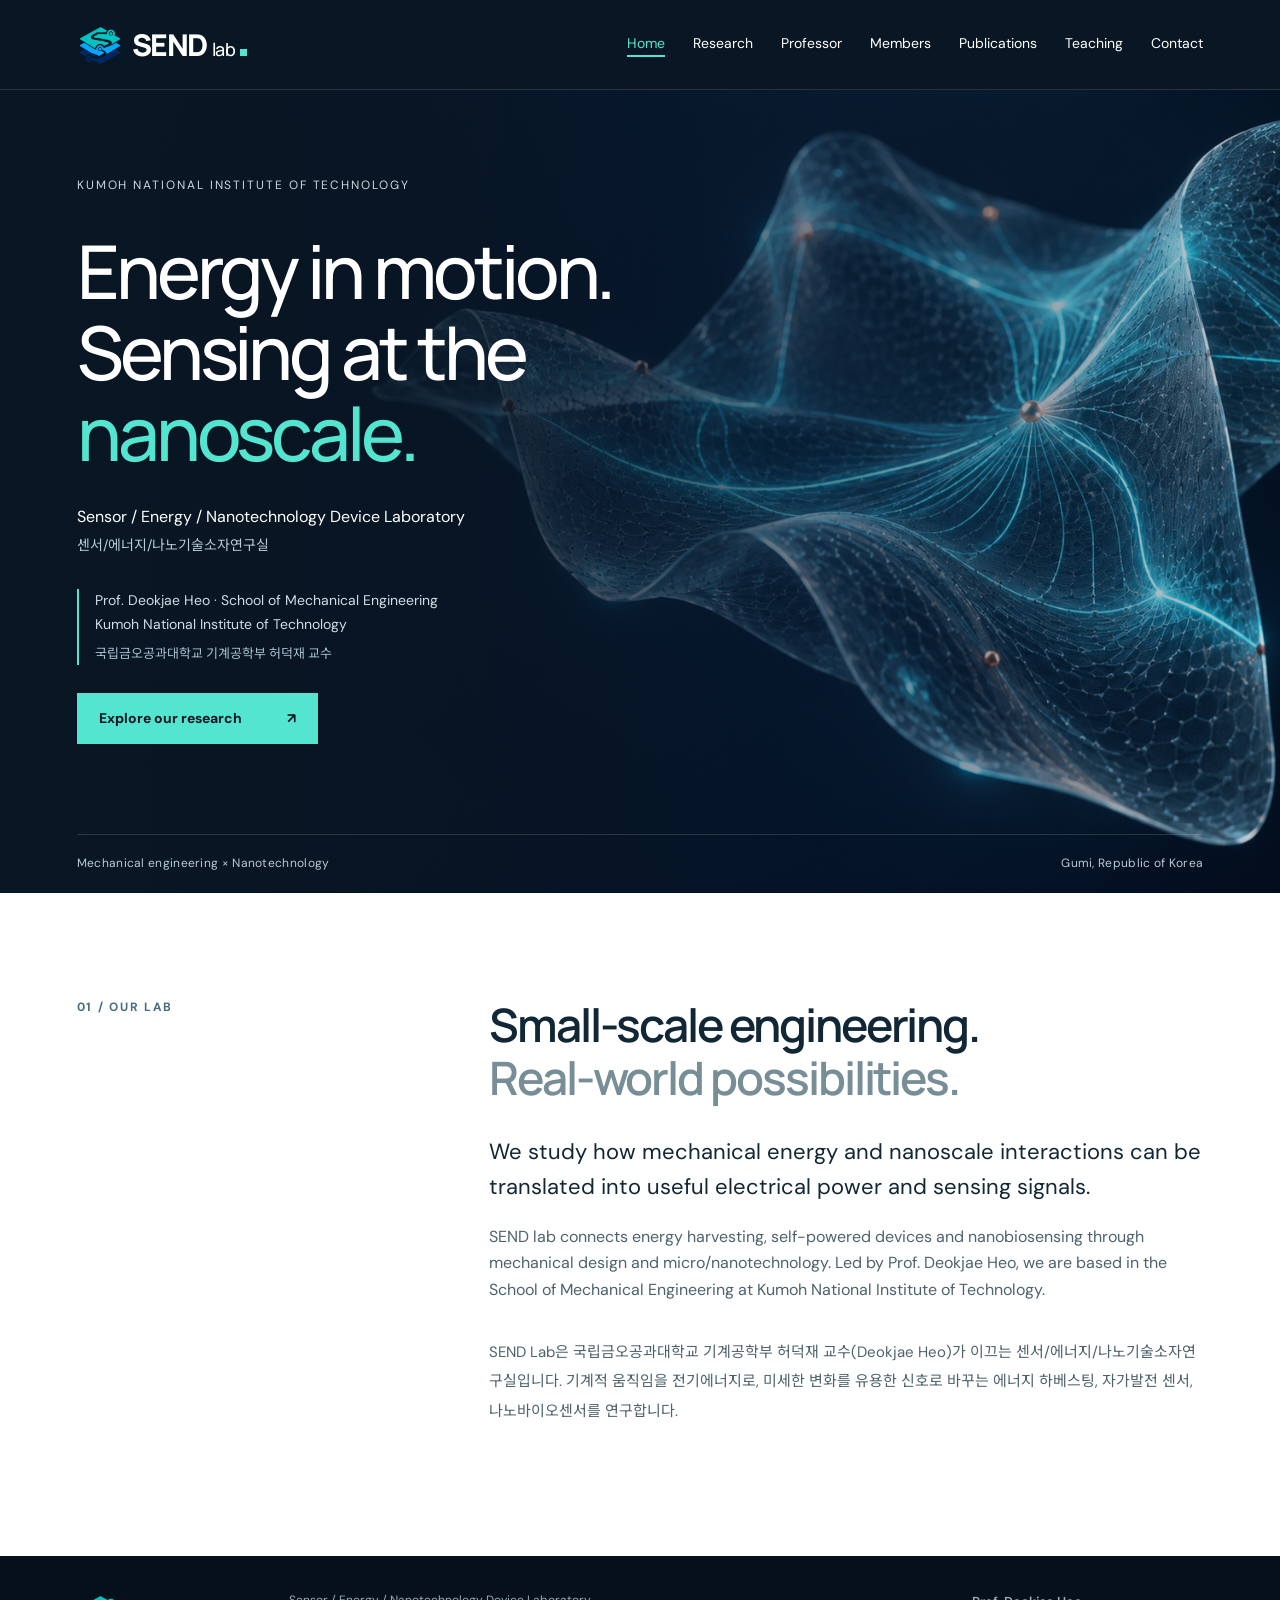
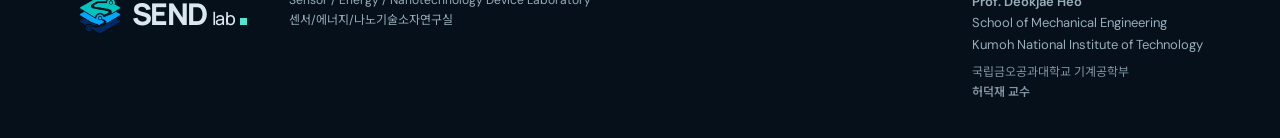
==== index.html @ ccd213da "Publish SEND Lab website with bilingual identity and publication updates" ====
<!DOCTYPE html>

<html lang="en"><head><meta charset="utf-8"/><meta content="width=device-width, initial-scale=1" name="viewport"/>
<title>SEND Lab | 허덕재 교수 · Deokjae Heo | 금오공과대학교</title><meta content="국립금오공과대학교 기계공학부 허덕재 교수(Deokjae Heo)의 SEND Lab. 에너지 하베스팅, 자가발전 센서, 나노바이오센서를 연구하는 센서/에너지/나노기술소자연구실입니다." name="description"/>
<link href="send-lab-logo.png" rel="icon" type="image/png"/><link href="site.css" rel="stylesheet"/><link href="updates.css" rel="stylesheet"/>
<link href="https://deokjaeheo.github.io/" rel="canonical"/><meta content="SEND Lab | 허덕재 교수 · Deokjae Heo | 금오공과대학교" property="og:title"/><meta content="국립금오공과대학교 기계공학부 허덕재 교수(Deokjae Heo)의 SEND Lab. 에너지 하베스팅, 자가발전 센서, 나노바이오센서를 연구하는 센서/에너지/나노기술소자연구실입니다." property="og:description"/><meta content="https://deokjaeheo.github.io/" property="og:url"/><meta content="website" property="og:type"/><meta content="SEND Lab" property="og:site_name"/><meta content="https://deokjaeheo.github.io/send-lab-logo.png" property="og:image"/><meta content="SEND Lab logo" property="og:image:alt"/><script data-search-identity="" type="application/ld+json">{"@context":"https://schema.org","@graph":[{"@type":"ResearchOrganization","@id":"https://deokjaeheo.github.io/#send-lab","name":"SEND Lab","alternateName":["Sensor / Energy / Nanotechnology Device Laboratory","센서/에너지/나노기술소자연구실"],"url":"https://deokjaeheo.github.io/","logo":"https://deokjaeheo.github.io/send-lab-logo.png","parentOrganization":{"@type":"CollegeOrUniversity","name":"Kumoh National Institute of Technology","alternateName":"국립금오공과대학교"}},{"@type":"Person","@id":"https://deokjaeheo.github.io/professor.html#deokjae-heo","name":"Deokjae Heo","alternateName":"허덕재","jobTitle":"Assistant Professor","url":"https://deokjaeheo.github.io/professor.html","image":"https://deokjaeheo.github.io/deokjae-heo.png","worksFor":{"@type":"CollegeOrUniversity","name":"Kumoh National Institute of Technology","alternateName":"국립금오공과대학교","department":{"@type":"Organization","name":"School of Mechanical Engineering"}},"memberOf":{"@id":"https://deokjaeheo.github.io/#send-lab"},"sameAs":["https://scholar.google.com/citations?user=-ATOsVMAAAAJ&hl=en"]}]}</script><meta content="ZCUrHLigR-vk1NYwcFVq_-d4qjWVT8IZO86B0qcIZU8" name="google-site-verification"/></head><body><div class="public-site page-index" id="top"><a class="skip" href="#main">Skip to content</a><header class="header"><a aria-label="SEND lab home" class="logo" href="index.html"><img alt="" height="46" src="send-lab-logo.png" width="46"/><span class="wordmark">SEND<span>lab</span><i aria-hidden="true"></i></span></a><nav aria-label="Main navigation"><a aria-current="page" href="index.html">Home</a><a href="research.html">Research</a><a href="professor.html">Professor</a><a href="members.html">Members</a><a href="publications.html">Publications</a><a href="teaching.html">Teaching</a><a href="contact.html">Contact</a></nav></header><main id="main"><div style='--hero-image:url("send-hero.png")'><section class="hero" id="home"><div aria-label="Conceptual visualization of a nanoscale membrane and electrical energy" class="hero-art" role="img"></div><div class="hero-inner"><p class="eyebrow">KUMOH NATIONAL INSTITUTE OF TECHNOLOGY</p><h1>Energy in motion.<br/>Sensing at the<br/><em>nanoscale.</em></h1><p class="lab-name">Sensor / Energy / Nanotechnology Device Laboratory</p><p class="hero-ko" lang="ko">센서/에너지/나노기술소자연구실</p><div class="hero-affiliation"><p>Prof. Deokjae Heo · School of Mechanical Engineering<br/>Kumoh National Institute of Technology</p><p lang="ko">국립금오공과대학교 기계공학부 허덕재 교수</p></div><a class="button" href="research.html">Explore our research <span>↗</span></a></div><div class="hero-bottom"><span>Mechanical engineering × Nanotechnology</span><span>Gumi, Republic of Korea</span></div></section><section class="intro section"><div class="section-label">01 / OUR LAB</div><div><h2>Small-scale engineering.<br/><span class="muted">Real-world possibilities.</span></h2><p class="lead">We study how mechanical energy and nanoscale interactions can be translated into useful electrical power and sensing signals.</p><p>SEND lab connects energy harvesting, self-powered devices and nanobiosensing through mechanical design and micro/nanotechnology. Led by Prof. Deokjae Heo, we are based in the School of Mechanical Engineering at Kumoh National Institute of Technology.</p><p class="korean" lang="ko">SEND Lab은 국립금오공과대학교 기계공학부 허덕재 교수(Deokjae Heo)가 이끄는 센서/에너지/나노기술소자연구실입니다. 기계적 움직임을 전기에너지로, 미세한 변화를 유용한 신호로 바꾸는 에너지 하베스팅, 자가발전 센서, 나노바이오센서를 연구합니다.</p></div></section></div></main><footer><a aria-label="SEND lab home" class="logo" href="index.html"><img alt="" height="46" src="send-lab-logo.png" width="46"/><span class="wordmark">SEND<span>lab</span><i aria-hidden="true"></i></span></a><p>Sensor / Energy / Nanotechnology Device Laboratory<br/>센서/에너지/나노기술소자연구실</p><div class="footer-affiliation"><p><strong>Prof. Deokjae Heo</strong><br/>School of Mechanical Engineering<br/>Kumoh National Institute of Technology</p><p lang="ko">국립금오공과대학교 기계공학부<br/><strong>허덕재 교수</strong></p></div></footer></div></body></html>
---- site.css ----
@import url('https://fonts.googleapis.com/css2?family=DM+Sans:wght@400;500;600;700&family=Manrope:wght@400;500;600;700;800&family=Noto+Sans+KR:wght@400;500;600&display=swap');
:root{--navy:#091624;--ink:#122736;--teal:#53e5d0;--gray:#56707a;--line:#d7e2e5;--paper:#f4f8f9}*{box-sizing:border-box}html{scroll-behavior:smooth;scroll-padding-top:90px}body{margin:0;color:var(--ink);font-family:'DM Sans','Noto Sans KR',sans-serif;font-size:16px;line-height:1.65}a{color:inherit}a:focus-visible,summary:focus-visible{outline:3px solid #159e8d;outline-offset:6px}h1,h2,h3,p{margin-top:0}h1,h2,h3{font-family:Manrope,'Noto Sans KR',sans-serif}h2{font-size:clamp(2rem,3.6vw,3.7rem);line-height:1.15;letter-spacing:-.045em;font-weight:600;margin-bottom:30px}h3{line-height:1.35}p{margin-bottom:20px}em{font-style:normal;color:var(--teal)}.header{height:90px;display:flex;align-items:center;justify-content:space-between;padding:0 6%;background:var(--navy);color:white;border-bottom:1px solid #ffffff20}.logo{display:inline-flex;align-items:baseline;text-decoration:none;font-family:Manrope,sans-serif;font-weight:800;font-size:30px;letter-spacing:-1.5px;line-height:1}.logo span{font-size:18px;font-weight:500;letter-spacing:-.5px;margin-left:5px}.logo i{width:7px;height:7px;display:inline-block;background:var(--teal);margin-left:5px}nav{display:flex;gap:36px}nav a{text-decoration:none;font-size:14px}nav a:hover{color:var(--teal)}nav a:last-child{border-bottom:1px solid #ffffff70}nav span{margin-left:10px}.hero{position:relative;min-height:705px;overflow:hidden;background:var(--navy);color:white}.hero-art{position:absolute;inset:0;background:radial-gradient(ellipse at 85% 50%,#145665 0,transparent 60%);opacity:.9}.hero-art:after{content:'';position:absolute;inset:0;background:linear-gradient(90deg,#091624 0%,#091624e8 20%,#09162465 57%,#09162410 100%)}.hero-inner{position:relative;padding:86px 6% 90px;max-width:1450px;margin:auto}.eyebrow{font-size:12px;letter-spacing:.16em;color:#c9d9dd;margin-bottom:35px}h1{font-size:clamp(3.1rem,5.8vw,5.65rem);font-weight:500;line-height:1.09;letter-spacing:-.055em;margin-bottom:30px}.lab-name{font-size:16px;margin-bottom:4px;max-width:490px}.hero-ko{font-size:14px;color:#b8cbd2;margin-bottom:32px}.button{display:inline-flex;gap:45px;align-items:center;color:var(--navy);background:var(--teal);padding:14px 22px;text-decoration:none;font-size:14px;font-weight:700}.button:hover{background:#a5f9ec}.hero-bottom{position:relative;display:flex;justify-content:space-between;border-top:1px solid #ffffff25;margin:0 6%;padding:19px 0;font-size:12px;color:#b8cbd2;letter-spacing:.025em}.section{padding:100px 6%;max-width:1600px;margin:auto}.section-label{font-size:12px;font-weight:700;letter-spacing:.14em;margin-bottom:25px;color:#45707b}.intro,.professor,.contact{display:grid;grid-template-columns:1fr 2fr;gap:55px}.intro{padding-top:105px;padding-bottom:110px}.intro>div:last-child{max-width:850px}.muted{color:#778e96}.lead{font-size:22px;line-height:1.6;max-width:720px}.intro p:not(.lead){max-width:730px;color:#4e626c}.korean{font-size:15px;line-height:1.95;padding-top:15px}.research{background:var(--paper);max-width:none}.section-top{display:flex;justify-content:space-between;align-items:flex-end;gap:30px;margin-bottom:45px}.section-top h2{margin-bottom:0}.side-copy{color:var(--gray);font-size:16px;margin-bottom:4px}.research-grid{display:grid;grid-template-columns:repeat(3,1fr);gap:24px}.research-card{position:relative;background:white;border-top:2px solid #1e4e5d;padding:35px 30px 30px;display:flex;flex-direction:column}.card-number{position:absolute;right:26px;top:27px;font-family:Manrope;font-size:36px;color:#d1dfe3}.card-kicker{font-size:12px;letter-spacing:.1em;margin-top:6px;margin-bottom:50px;color:#346573;font-weight:700}.research-card h3{font-size:32px;letter-spacing:-.035em;line-height:1.2;margin-bottom:25px}.research-card>p:not(.card-kicker){font-size:16px;color:#4d646e}.tags{margin-top:auto;padding-top:24px;display:flex;flex-wrap:wrap;gap:7px}.tags span{font-size:12px;border:1px solid #dce5e8;padding:4px 9px;color:#355c69}.professor{padding-top:110px;padding-bottom:105px}.profile-head{display:flex;gap:20px;justify-content:space-between;align-items:flex-start}.overline{color:#55737d;font-size:12px;letter-spacing:.12em;margin-bottom:13px}.profile-head h2{font-size:44px;margin-bottom:15px}.profile-head h2 span{font-size:20px;margin-left:18px;letter-spacing:0;color:#6d828b;display:inline-block}.profile-head p{font-size:15px}.text-link{font-size:14px;white-space:nowrap;margin-top:35px;text-underline-offset:7px}.profile-bio{font-size:18px;margin:25px 0 40px;color:#4e646f}.profile-columns{display:grid;grid-template-columns:1.3fr 1fr;gap:45px}.small-title{font-size:14px;letter-spacing:.035em;border-bottom:1px solid var(--line);padding-bottom:13px;margin-bottom:22px}.timeline,.education{margin:0}.timeline>div,.education>div{margin-bottom:24px}.timeline dt,.education dt{font-size:12px;color:#65808c;margin-bottom:5px}.timeline dd,.education dd{margin:0;font-size:14px}.timeline dd span,.education dd span{display:block;color:#586f7a;font-size:14px;line-height:1.6;margin-top:3px}.advisor{color:#65808c;font-size:12px}.honors{margin-top:32px}.honors p{font-size:14px;margin-bottom:10px}.honors p span{font-size:12px;color:#6a858e;display:inline-block;margin-right:24px}.publications{background:var(--paper);max-width:none}.paper{display:grid;grid-template-columns:38px 1fr 30px;gap:20px;border-top:1px solid #cbd9df;padding:27px 0}.paper-index{font-size:12px;color:#67838e;margin-top:4px}.journal{font-size:12px;color:#337488;letter-spacing:.02em;font-weight:600;margin-bottom:9px}.paper h3{font-size:20px;line-height:1.45;font-weight:600;letter-spacing:-.025em;margin-bottom:12px;max-width:950px}.paper h3 a{text-decoration:none}.paper h3 a:hover{text-decoration:underline;text-underline-offset:4px}.authors{font-size:12px;color:#627984;max-width:1000px;line-height:1.7;margin:0}.authors strong{color:#294955}.paper-link{text-decoration:none;font-size:22px}.all-papers{margin-top:25px;border-top:1px solid #97aeb8;border-bottom:1px solid #97aeb8}.all-papers summary{cursor:pointer;padding:23px 0;display:flex;justify-content:space-between;font-weight:600;font-size:16px;gap:20px}.all-papers summary span{color:#547681;font-size:14px}.all-papers[open] summary{margin-bottom:10px}.list-note{font-size:14px;color:#59747f;max-width:750px}.contact{background:var(--navy);color:#f8fafb;max-width:none;padding-top:95px;padding-bottom:95px}.contact .section-label{color:#a9c0ca}.contact h2{font-size:clamp(3.6rem,6vw,6rem);margin-bottom:35px}.contact p{color:#afc4ce;font-size:16px}.contact-mail{font-size:clamp(1rem,2.1vw,1.9rem);text-decoration:none;border-bottom:1px solid #58717b;padding-bottom:16px;display:flex;justify-content:space-between;gap:20px;overflow-wrap:anywhere;margin:40px 0}.contact-mail span{color:var(--teal)}.contact-bottom{display:flex;justify-content:space-between;gap:25px}.contact-bottom p,.contact-bottom a{font-size:14px;line-height:1.8}.contact-bottom a{text-decoration:none;color:#afc4ce}footer{padding:35px 6%;background:#06101b;color:#dbe7ee;display:flex;align-items:center;gap:45px}footer .logo{font-size:25px}footer p{font-size:12px;color:#98aebb;margin:0}footer>a:last-child{margin-left:auto;white-space:nowrap;font-size:12px;text-decoration:none}.skip{position:absolute;left:15px;top:-80px;background:white;padding:10px;z-index:10}.skip:focus{top:12px}
@media(min-width:1600px){.hero-inner{max-width:none;padding-left:max(6%,calc((100vw - 1408px)/2))}.intro,.professor{max-width:1500px}}
@media(max-width:950px){.intro,.professor,.contact{grid-template-columns:1fr;gap:20px}.section{padding:70px 6%}.research-grid{gap:15px}.research-card{padding:30px 22px}.research-card h3{font-size:26px}.profile-columns{gap:30px}.hero{min-height:650px}.hero-inner{padding-top:80px}.header nav{gap:22px}.hero-art{background-position:60% center!important}.profile-body{min-width:0}}
@media(max-width:650px){.header{height:auto;min-height:100px;display:block;padding:22px 6% 15px}.header .logo{font-size:27px}.header nav{margin-top:22px;justify-content:space-between;gap:12px}.header nav a{font-size:12px}.hero{min-height:640px}.hero-inner{padding-top:62px;padding-bottom:70px}h1{font-size:clamp(2.7rem,10vw,4rem)}.eyebrow{font-size:12px;letter-spacing:.07em}.lab-name{font-size:14px;max-width:290px}.hero-art:after{background:linear-gradient(90deg,#091624f2,#09162495)}.hero-bottom{gap:20px;align-items:center;font-size:12px}.hero-bottom span:first-child{max-width:155px}.section{padding:60px 6%}.section-label{margin-bottom:22px}h2{font-size:34px}.lead{font-size:20px}.section-top{display:block;margin-bottom:32px}.side-copy{margin-top:22px;font-size:14px}.research-grid{grid-template-columns:1fr;gap:20px}.research-card{padding:28px}.card-kicker{margin-bottom:35px}.research-card h3{font-size:32px}.profile-head{display:block}.profile-head h2{font-size:37px}.profile-head h2 span{font-size:18px;margin-left:12px}.text-link{display:inline-block;margin-top:0}.profile-columns{grid-template-columns:1fr;gap:20px}.paper{grid-template-columns:22px 1fr 18px;gap:10px}.paper h3{font-size:17px}.contact h2{font-size:62px}.contact-bottom{display:block}.all-papers summary{font-size:14px}.all-papers summary span{font-size:12px}footer{flex-wrap:wrap;gap:22px}footer>a:last-child{margin-left:0}footer p{width:100%}}
.hero-art{background-image:url('/send-hero.png');background-size:cover;background-position:center center;opacity:1}
.hero-art:after{background:linear-gradient(90deg,#091624 0%,#091624e8 20%,#0a244b55 64%,#153e7720 100%)}
.research-card:nth-child(2){border-top-color:#378bc1}.research-card:nth-child(3){border-top-color:#3b66b0}
.all-papers{margin-top:65px}.all-title{display:flex;justify-content:space-between;gap:20px;padding-top:28px;font-size:24px}.all-title span{font-size:14px;color:#547681;align-self:center;font-weight:400}.authors sup,.list-note sup{font-size:.78em;line-height:0;position:relative;top:-.4em;vertical-align:baseline;margin-left:1px}
@media(prefers-reduced-motion:reduce){html{scroll-behavior:auto}}
.members{display:grid;grid-template-columns:1fr 2fr;gap:55px;border-top:1px solid var(--line);padding-top:85px;padding-bottom:95px}.members-body{min-width:0}.member-group{border-top:1px solid var(--line);padding-top:24px;margin-top:38px}.member-group h3{font-size:22px;font-weight:600;letter-spacing:-.025em}.members-pending{font-size:16px;color:var(--gray);padding:24px 28px;background:var(--paper);border-left:2px solid #378bc1}.member-group[hidden]{display:none}
@media(max-width:950px){.members{grid-template-columns:1fr;gap:20px;padding:70px 6%}}
@media(max-width:650px){.members{padding:60px 6%}.header nav{gap:9px;flex-wrap:wrap;row-gap:12px}.header nav a{font-size:12px}.member-group{margin-top:28px}.members-pending{padding:20px}}
body{min-height:100vh;display:flex;flex-direction:column}main{flex:1}footer{margin-top:auto}nav a[aria-current="page"]{color:var(--teal);border-bottom:2px solid var(--teal)}nav a:last-child:not([aria-current="page"]){border-bottom:0}.page-heading{font-size:clamp(2rem,3.6vw,3.7rem);line-height:1.15;letter-spacing:-.045em;font-weight:600;margin-bottom:30px}.section-top .page-heading{margin-bottom:0}.profile-head .page-heading{font-size:44px;margin-bottom:15px}.profile-head .page-heading span{font-size:20px;margin-left:18px;letter-spacing:0;color:#6d828b;display:inline-block}.contact .page-heading{font-size:clamp(3.6rem,6vw,6rem);margin-bottom:35px}.page-contact main{background:var(--navy)}
@media(max-width:650px){.page-heading{font-size:34px}.profile-head .page-heading{font-size:37px}.profile-head .page-heading span{font-size:18px;margin-left:12px}.contact .page-heading{font-size:62px}.header nav{justify-content:flex-start;column-gap:18px;row-gap:13px}}
.professor-portrait{min-width:0}.professor-portrait img{display:block;width:100%;max-width:290px;height:auto;aspect-ratio:4/5;object-fit:cover;object-position:center 25%;border:1px solid var(--line);border-radius:4px}.scholar-button{white-space:nowrap;gap:20px;margin-top:30px;flex-shrink:0}.profile-head{flex-wrap:wrap}
@media(max-width:950px){.professor-portrait img{max-width:240px}.professor-portrait{margin-bottom:16px}}
@media(max-width:650px){.professor-portrait img{max-width:210px}.scholar-button{margin-top:8px}}
.professor-selected{grid-column:1/-1;margin-top:35px;padding-top:55px;border-top:1px solid var(--line)}.professor-selected .text-link{display:inline-block;margin-top:22px}.page-publications .all-papers{margin-top:0}
.selection-toolbar{background:#e5f4f3;padding:24px 28px;margin-bottom:35px;border-left:3px solid #218c9c}.selection-toolbar p{font-size:14px;margin:8px 0 0}.selection-status{font-size:14px;color:#355c69;margin-top:20px}.selection-empty{color:var(--gray);font-size:16px}.selection-empty[hidden]{display:none}.feature-toggle{grid-column:2;justify-self:start;padding:9px 14px;border:1px solid #317b91;background:transparent;border-radius:3px;color:#245b70;font:600 13px 'DM Sans','Noto Sans KR',sans-serif;cursor:pointer}.feature-toggle:hover{background:#e1f4f3}.feature-toggle[aria-pressed="true"]{background:#123b50;color:#7cf0db;border-color:#123b50}.feature-toggle:focus-visible{outline:3px solid #159e8d;outline-offset:4px}
.feature-order{grid-column:2;display:flex;align-items:center;gap:12px;font-size:14px;color:#355c69}.feature-order select{padding:7px 26px 7px 10px;border:1px solid #317b91;background:white;border-radius:3px;font:inherit;color:#123b50}.feature-order select:focus-visible{outline:3px solid #159e8d;outline-offset:3px}
.ko-translation{display:block;font-family:'Noto Sans KR',sans-serif;font-size:14px!important;font-weight:400!important;line-height:1.8!important;letter-spacing:0!important;color:#607581;margin-top:10px}.page-heading>.ko-translation,h2>.ko-translation{font-size:16px!important;margin-top:18px}.research-card h3>.ko-translation{margin-top:14px}.research-card>p:not(.card-kicker)>.ko-translation{font-size:14px!important;color:#5a707b}.profile-bio>.ko-translation{margin-top:16px}.timeline dd .ko-translation,.education dd .ko-translation{font-size:13px!important;margin-top:3px}.small-title .ko-translation{display:inline-block;margin:0 0 0 12px;font-size:13px!important}.honors p .ko-translation{display:block;margin:6px 0 0 52px;font-size:13px!important;color:#607581}.members-pending .ko-translation{margin-top:6px}
---- updates.css ----
/* Shared public page styles, independent of the former application server. */
html{line-height:1.5;-webkit-text-size-adjust:100%}body{-webkit-font-smoothing:antialiased}a{text-decoration:none}dd{margin:0}img{display:block;max-width:100%}h1,h2,h3,h4,p{margin-top:0}h3{font-weight:inherit}figure{margin:0}sup{font-size:75%;line-height:0;position:relative;vertical-align:baseline;top:-.5em}
.public-site{min-height:100vh;display:flex;flex-direction:column}.public-site>main{flex:1}.public-site .overline{text-decoration:none}
.public-site .hero-art{background-image:linear-gradient(90deg,rgba(6,16,27,.75),rgba(6,16,27,.1)),var(--hero-image)!important}
.public-site .members-grid{display:grid;grid-template-columns:repeat(3,1fr);gap:32px;margin-top:30px}.public-site .member-card img{width:100%;height:300px;object-fit:cover;object-position:center 25%;margin-bottom:20px}.public-site .member-card h3{font-size:24px;margin-bottom:8px}.public-site .member-card small{font-size:16px;color:#64808c}.public-site .member-bio{white-space:pre-line}.public-site .member-group{margin-top:48px}
.logo{align-items:center;gap:9px;flex-shrink:0}.logo>img{width:46px;height:46px;object-fit:contain}.logo .wordmark{font-size:30px;font-weight:800;letter-spacing:-1.5px;margin:0;display:inline-flex;align-items:baseline}.logo .wordmark span{font-size:18px;font-weight:500;letter-spacing:-.5px;margin-left:5px}.header nav{gap:28px}
.semester{display:grid;grid-template-columns:1fr 2fr;gap:56px;margin-top:62px;padding-top:38px;border-top:1px solid var(--line)}.semester-heading h2{font-size:32px;letter-spacing:-.035em;margin-bottom:10px}.semester-heading p{color:var(--gray);font-size:15px}.course{display:flex;gap:28px;padding:28px 0;border-bottom:1px solid var(--line)}.course:first-child{padding-top:0}.course-index{font-size:14px;font-weight:600;color:#357e86;padding-top:7px}.course h3{font-size:25px;font-weight:600;letter-spacing:-.025em;margin-bottom:10px}.course p{font-size:15px;color:var(--gray);margin:0}
.office-section{display:grid;grid-template-columns:1fr 1.65fr;gap:60px;color:#e7f0f2;padding-top:0;padding-bottom:100px}.office-section .section-label{color:#84bebf}.office-section h2{font-size:38px}.office-address{font-size:18px;line-height:1.8}.office-ko{font-size:14px;color:#a7bcc6;line-height:1.9}.map-links{display:flex;flex-wrap:wrap;gap:18px;margin-top:28px}.map-links a{font-size:14px;color:var(--teal);border-bottom:1px solid #53e5d066;padding-bottom:5px}.map-frame{overflow:hidden;min-height:370px;border:1px solid #34515e;border-radius:4px;background:#e7edef}.map-frame iframe{width:100%;height:100%;min-height:370px;border:0;display:block}.contact-bottom p{max-width:550px}
@media(max-width:1000px){.header nav{gap:17px}.header{padding-left:5%;padding-right:5%}.logo>img{width:40px;height:40px}.office-section{gap:32px}.semester{gap:30px}}
@media(max-width:760px){.header{height:auto;min-height:120px;flex-direction:column;align-items:flex-start;gap:20px;padding-top:20px;padding-bottom:20px}.header nav{flex-wrap:wrap;column-gap:22px;row-gap:12px}.header nav a{font-size:14px}.semester{grid-template-columns:1fr;gap:28px;margin-top:40px}.course h3{font-size:22px}.office-section{grid-template-columns:1fr;padding-top:0;padding-bottom:60px}.office-section h2{font-size:32px}.map-frame,.map-frame iframe{min-height:310px}.public-site .members-grid{grid-template-columns:1fr}.logo>img{width:40px;height:40px}.contact-mail{overflow-wrap:anywhere}}
@media(prefers-reduced-motion:reduce){html{scroll-behavior:auto}}

/* Bilingual principal-investigator identity */
.hero-affiliation{margin:20px 0 28px;border-left:2px solid #53e5d0;padding-left:16px;max-width:650px}.hero-affiliation p{font-size:14px;line-height:1.7;color:#cfdee5;margin:0}.hero-affiliation p[lang=ko]{font-size:13px;color:#a7c2cd;margin-top:6px}.public-site footer{display:flex;flex-wrap:wrap;align-items:flex-start;gap:28px 42px}.footer-affiliation{margin-left:auto;display:flex;flex-direction:column;gap:8px}.footer-affiliation p{font-size:13px;line-height:1.65;margin:0}.footer-affiliation strong{font-weight:600}.footer-affiliation p[lang=ko]{font-size:12px;opacity:.85}.page-teaching .course h3{margin-bottom:0}
@media(max-width:760px){.hero-affiliation p{font-size:12px}.hero-affiliation p[lang=ko]{font-size:12px}.hero-affiliation{margin:18px 0 24px}.footer-affiliation{margin-left:0;width:100%}.public-site footer{gap:24px}.research-area-link h2{overflow-wrap:normal}}
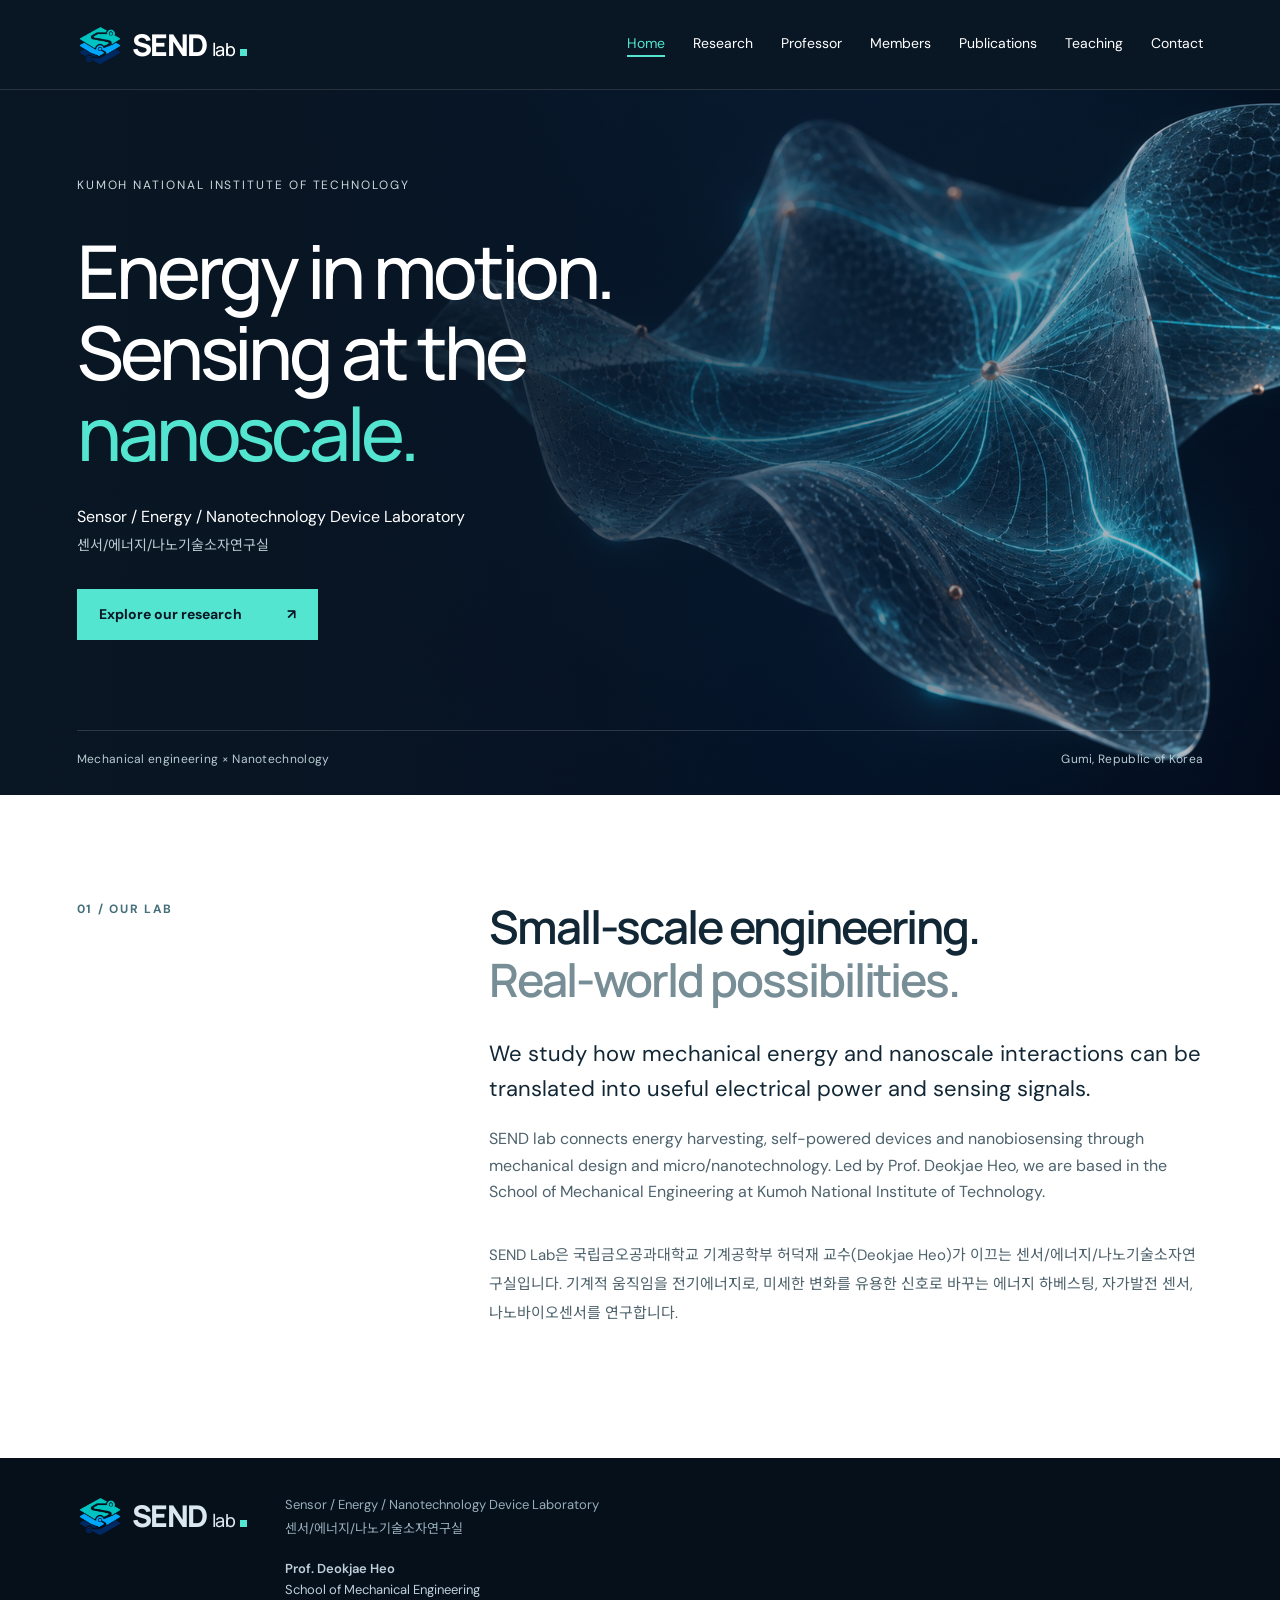
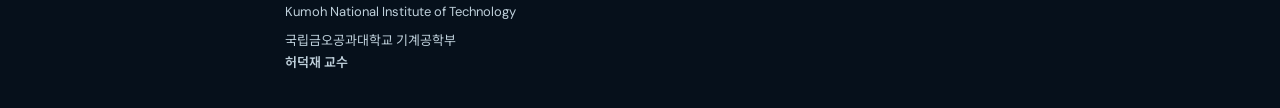
==== commit 8b3330f7: "Add journal covers, patent lists and complete CV honors Separate SCI(E), other journals and submitte" ====
--- a/index.html
+++ b/index.html
@@ -3,5 +3,5 @@
 <html lang="en"><head><meta charset="utf-8"/><meta content="width=device-width, initial-scale=1" name="viewport"/>
 <title>SEND Lab | 허덕재 교수 · Deokjae Heo | 금오공과대학교</title><meta content="국립금오공과대학교 기계공학부 허덕재 교수(Deokjae Heo)의 SEND Lab. 에너지 하베스팅, 자가발전 센서, 나노바이오센서를 연구하는 센서/에너지/나노기술소자연구실입니다." name="description"/>
 <link href="send-lab-logo.png" rel="icon" type="image/png"/><link href="site.css" rel="stylesheet"/><link href="updates.css" rel="stylesheet"/>
-<link href="https://deokjaeheo.github.io/" rel="canonical"/><meta content="SEND Lab | 허덕재 교수 · Deokjae Heo | 금오공과대학교" property="og:title"/><meta content="국립금오공과대학교 기계공학부 허덕재 교수(Deokjae Heo)의 SEND Lab. 에너지 하베스팅, 자가발전 센서, 나노바이오센서를 연구하는 센서/에너지/나노기술소자연구실입니다." property="og:description"/><meta content="https://deokjaeheo.github.io/" property="og:url"/><meta content="website" property="og:type"/><meta content="SEND Lab" property="og:site_name"/><meta content="https://deokjaeheo.github.io/send-lab-logo.png" property="og:image"/><meta content="SEND Lab logo" property="og:image:alt"/><script data-search-identity="" type="application/ld+json">{"@context":"https://schema.org","@graph":[{"@type":"ResearchOrganization","@id":"https://deokjaeheo.github.io/#send-lab","name":"SEND Lab","alternateName":["Sensor / Energy / Nanotechnology Device Laboratory","센서/에너지/나노기술소자연구실"],"url":"https://deokjaeheo.github.io/","logo":"https://deokjaeheo.github.io/send-lab-logo.png","parentOrganization":{"@type":"CollegeOrUniversity","name":"Kumoh National Institute of Technology","alternateName":"국립금오공과대학교"}},{"@type":"Person","@id":"https://deokjaeheo.github.io/professor.html#deokjae-heo","name":"Deokjae Heo","alternateName":"허덕재","jobTitle":"Assistant Professor","url":"https://deokjaeheo.github.io/professor.html","image":"https://deokjaeheo.github.io/deokjae-heo.png","worksFor":{"@type":"CollegeOrUniversity","name":"Kumoh National Institute of Technology","alternateName":"국립금오공과대학교","department":{"@type":"Organization","name":"School of Mechanical Engineering"}},"memberOf":{"@id":"https://deokjaeheo.github.io/#send-lab"},"sameAs":["https://scholar.google.com/citations?user=-ATOsVMAAAAJ&hl=en"]}]}</script><meta content="ZCUrHLigR-vk1NYwcFVq_-d4qjWVT8IZO86B0qcIZU8" name="google-site-verification"/></head><body><div class="public-site page-index" id="top"><a class="skip" href="#main">Skip to content</a><header class="header"><a aria-label="SEND lab home" class="logo" href="index.html"><img alt="" height="46" src="send-lab-logo.png" width="46"/><span class="wordmark">SEND<span>lab</span><i aria-hidden="true"></i></span></a><nav aria-label="Main navigation"><a aria-current="page" href="index.html">Home</a><a href="research.html">Research</a><a href="professor.html">Professor</a><a href="members.html">Members</a><a href="publications.html">Publications</a><a href="teaching.html">Teaching</a><a href="contact.html">Contact</a></nav></header><main id="main"><div style='--hero-image:url("send-hero.png")'><section class="hero" id="home"><div aria-label="Conceptual visualization of a nanoscale membrane and electrical energy" class="hero-art" role="img"></div><div class="hero-inner"><p class="eyebrow">KUMOH NATIONAL INSTITUTE OF TECHNOLOGY</p><h1>Energy in motion.<br/>Sensing at the<br/><em>nanoscale.</em></h1><p class="lab-name">Sensor / Energy / Nanotechnology Device Laboratory</p><p class="hero-ko" lang="ko">센서/에너지/나노기술소자연구실</p><div class="hero-affiliation"><p>Prof. Deokjae Heo · School of Mechanical Engineering<br/>Kumoh National Institute of Technology</p><p lang="ko">국립금오공과대학교 기계공학부 허덕재 교수</p></div><a class="button" href="research.html">Explore our research <span>↗</span></a></div><div class="hero-bottom"><span>Mechanical engineering × Nanotechnology</span><span>Gumi, Republic of Korea</span></div></section><section class="intro section"><div class="section-label">01 / OUR LAB</div><div><h2>Small-scale engineering.<br/><span class="muted">Real-world possibilities.</span></h2><p class="lead">We study how mechanical energy and nanoscale interactions can be translated into useful electrical power and sensing signals.</p><p>SEND lab connects energy harvesting, self-powered devices and nanobiosensing through mechanical design and micro/nanotechnology. Led by Prof. Deokjae Heo, we are based in the School of Mechanical Engineering at Kumoh National Institute of Technology.</p><p class="korean" lang="ko">SEND Lab은 국립금오공과대학교 기계공학부 허덕재 교수(Deokjae Heo)가 이끄는 센서/에너지/나노기술소자연구실입니다. 기계적 움직임을 전기에너지로, 미세한 변화를 유용한 신호로 바꾸는 에너지 하베스팅, 자가발전 센서, 나노바이오센서를 연구합니다.</p></div></section></div></main><footer><a aria-label="SEND lab home" class="logo" href="index.html"><img alt="" height="46" src="send-lab-logo.png" width="46"/><span class="wordmark">SEND<span>lab</span><i aria-hidden="true"></i></span></a><p>Sensor / Energy / Nanotechnology Device Laboratory<br/>센서/에너지/나노기술소자연구실</p><div class="footer-affiliation"><p><strong>Prof. Deokjae Heo</strong><br/>School of Mechanical Engineering<br/>Kumoh National Institute of Technology</p><p lang="ko">국립금오공과대학교 기계공학부<br/><strong>허덕재 교수</strong></p></div></footer></div></body></html>
+<link href="https://deokjaeheo.github.io/" rel="canonical"/><meta content="SEND Lab | 허덕재 교수 · Deokjae Heo | 금오공과대학교" property="og:title"/><meta content="국립금오공과대학교 기계공학부 허덕재 교수(Deokjae Heo)의 SEND Lab. 에너지 하베스팅, 자가발전 센서, 나노바이오센서를 연구하는 센서/에너지/나노기술소자연구실입니다." property="og:description"/><meta content="https://deokjaeheo.github.io/" property="og:url"/><meta content="website" property="og:type"/><meta content="SEND Lab" property="og:site_name"/><meta content="https://deokjaeheo.github.io/send-lab-logo.png" property="og:image"/><meta content="SEND Lab logo" property="og:image:alt"/><script data-search-identity="" type="application/ld+json">{"@context":"https://schema.org","@graph":[{"@type":"ResearchOrganization","@id":"https://deokjaeheo.github.io/#send-lab","name":"SEND Lab","alternateName":["Sensor / Energy / Nanotechnology Device Laboratory","센서/에너지/나노기술소자연구실"],"url":"https://deokjaeheo.github.io/","logo":"https://deokjaeheo.github.io/send-lab-logo.png","parentOrganization":{"@type":"CollegeOrUniversity","name":"Kumoh National Institute of Technology","alternateName":"국립금오공과대학교"}},{"@type":"Person","@id":"https://deokjaeheo.github.io/professor.html#deokjae-heo","name":"Deokjae Heo","alternateName":"허덕재","jobTitle":"Assistant Professor","url":"https://deokjaeheo.github.io/professor.html","image":"https://deokjaeheo.github.io/deokjae-heo.png","worksFor":{"@type":"CollegeOrUniversity","name":"Kumoh National Institute of Technology","alternateName":"국립금오공과대학교","department":{"@type":"Organization","name":"School of Mechanical Engineering"}},"memberOf":{"@id":"https://deokjaeheo.github.io/#send-lab"},"sameAs":["https://scholar.google.com/citations?user=-ATOsVMAAAAJ&hl=en"]}]}</script><meta content="ZCUrHLigR-vk1NYwcFVq_-d4qjWVT8IZO86B0qcIZU8" name="google-site-verification"/></head><body><div class="public-site page-index" id="top"><a class="skip" href="#main">Skip to content</a><header class="header"><a aria-label="SEND lab home" class="logo" href="index.html"><img alt="" height="46" src="send-lab-logo.png" width="46"/><span class="wordmark">SEND<span>lab</span><i aria-hidden="true"></i></span></a><nav aria-label="Main navigation"><a aria-current="page" href="index.html">Home</a><a href="research.html">Research</a><a href="professor.html">Professor</a><a href="members.html">Members</a><a href="publications.html">Publications</a><a href="teaching.html">Teaching</a><a href="contact.html">Contact</a></nav></header><main id="main"><div style='--hero-image:url("send-hero.png")'><section class="hero" id="home"><div aria-label="Conceptual visualization of a nanoscale membrane and electrical energy" class="hero-art" role="img"></div><div class="hero-inner"><p class="eyebrow">KUMOH NATIONAL INSTITUTE OF TECHNOLOGY</p><h1>Energy in motion.<br/>Sensing at the<br/><em>nanoscale.</em></h1><p class="lab-name">Sensor / Energy / Nanotechnology Device Laboratory</p><p class="hero-ko" lang="ko">센서/에너지/나노기술소자연구실</p><a class="button" href="research.html">Explore our research <span>↗</span></a></div><div class="hero-bottom"><span>Mechanical engineering × Nanotechnology</span><span>Gumi, Republic of Korea</span></div></section><section class="intro section"><div class="section-label">01 / OUR LAB</div><div><h2>Small-scale engineering.<br/><span class="muted">Real-world possibilities.</span></h2><p class="lead">We study how mechanical energy and nanoscale interactions can be translated into useful electrical power and sensing signals.</p><p>SEND lab connects energy harvesting, self-powered devices and nanobiosensing through mechanical design and micro/nanotechnology. Led by Prof. Deokjae Heo, we are based in the School of Mechanical Engineering at Kumoh National Institute of Technology.</p><p class="korean" lang="ko">SEND Lab은 국립금오공과대학교 기계공학부 허덕재 교수(Deokjae Heo)가 이끄는 센서/에너지/나노기술소자연구실입니다. 기계적 움직임을 전기에너지로, 미세한 변화를 유용한 신호로 바꾸는 에너지 하베스팅, 자가발전 센서, 나노바이오센서를 연구합니다.</p></div></section></div></main><footer><a aria-label="SEND lab home" class="logo" href="index.html"><img alt="" height="46" src="send-lab-logo.png" width="46"/><span class="wordmark">SEND<span>lab</span><i aria-hidden="true"></i></span></a><div class="footer-details"><p>Sensor / Energy / Nanotechnology Device Laboratory<br/>센서/에너지/나노기술소자연구실</p><div class="footer-affiliation"><p><strong>Prof. Deokjae Heo</strong><br/>School of Mechanical Engineering<br/>Kumoh National Institute of Technology</p><p lang="ko">국립금오공과대학교 기계공학부<br/><strong>허덕재 교수</strong></p></div></div></footer></div></body></html>
 
--- a/updates.css
+++ b/updates.css
@@ -13,4 +13,13 @@
 
 /* Bilingual principal-investigator identity */
 .hero-affiliation{margin:20px 0 28px;border-left:2px solid #53e5d0;padding-left:16px;max-width:650px}.hero-affiliation p{font-size:14px;line-height:1.7;color:#cfdee5;margin:0}.hero-affiliation p[lang=ko]{font-size:13px;color:#a7c2cd;margin-top:6px}.public-site footer{display:flex;flex-wrap:wrap;align-items:flex-start;gap:28px 42px}.footer-affiliation{margin-left:auto;display:flex;flex-direction:column;gap:8px}.footer-affiliation p{font-size:13px;line-height:1.65;margin:0}.footer-affiliation strong{font-weight:600}.footer-affiliation p[lang=ko]{font-size:12px;opacity:.85}.page-teaching .course h3{margin-bottom:0}
-@media(max-width:760px){.hero-affiliation p{font-size:12px}.hero-affiliation p[lang=ko]{font-size:12px}.hero-affiliation{margin:18px 0 24px}.footer-affiliation{margin-left:0;width:100%}.public-site footer{gap:24px}.research-area-link h2{overflow-wrap:normal}}
+@media(max-width:760px){.hero-affiliation p{font-size:12px}.hero-affiliation p[lang=ko]{font-size:12px}.hero-affiliation{margin:18px 0 24px}.footer-affiliation{margin-left:0;width:100%}.public-site footer{gap:24px}.research-area-link h2{overflow-wrap:normal}}
+
+/* Laboratory identity stays together at the left on every page. */
+.public-site footer{justify-content:flex-start;gap:24px 38px}.footer-details{min-width:0;max-width:760px}.footer-details>p{font-size:13px;line-height:1.8}.footer-details .footer-affiliation{margin:18px 0 0;gap:8px}.footer-affiliation p{color:#bfd0db}.footer-affiliation p[lang=ko]{font-size:13px;opacity:1}.honor-entry{display:grid;grid-template-columns:46px minmax(0,1fr);gap:18px;padding:17px 0;border-bottom:1px solid var(--line);font-size:15px;line-height:1.7}.honor-year{font-weight:600;color:#42747d}.honor-entry .ko-translation{margin-top:5px;font-size:13px!important}
+
+/* Publications grouped by type and status. */
+.journal-covers{padding:28px 30px 30px;background:#eef4f5;border-top:2px solid #1b5562;margin:38px 0 40px}.journal-covers>h2{font-size:22px;letter-spacing:-.025em;margin:0 0 24px}.journal-covers>h2>span{display:inline-block;font-size:13px;font-weight:400;letter-spacing:0;color:#5f7882;margin-left:14px}.cover-grid{display:grid;grid-template-columns:repeat(3,minmax(0,1fr));gap:30px}.cover-image-link{display:block;background:#e1eaed;padding:15px}.cover-image-link img{height:260px;width:100%;object-fit:contain;object-position:center;filter:drop-shadow(0 5px 8px #09162425)}.cover-card figcaption{padding-top:18px}.cover-kind{font-size:11px;font-weight:600;color:#3e7680;margin-bottom:6px;letter-spacing:.015em}.cover-card h3{font-size:17px;font-weight:600;line-height:1.4;margin:0 0 8px}.cover-paper-title{display:block;font-size:12px;line-height:1.7;color:#506c78}.cover-paper-title:hover{color:#087c79}.cover-paper-title span{white-space:nowrap}
+@media(max-width:760px){.journal-covers{padding:24px 20px}.cover-grid{grid-template-columns:1fr;gap:30px}.cover-card{display:grid;grid-template-columns:110px minmax(0,1fr);gap:18px}.cover-image-link{padding:8px;align-self:start}.cover-image-link img{height:auto;aspect-ratio:761/1000}.cover-card figcaption{padding:0}.cover-card h3{font-size:16px}.journal-covers>h2>span{display:block;margin:8px 0 0}.cover-kind{font-size:10px}}
+.publication-tabs{display:flex;gap:0;border-bottom:1px solid var(--line);margin:38px 0 28px}.publication-tabs a{padding:16px 26px;font-size:20px;font-weight:600;border-bottom:3px solid transparent!important}.publication-tabs a span{font-size:13px;font-weight:400;margin-left:9px;color:var(--gray)}.publication-tabs a[aria-selected=true]{color:#087c79;background:#eff8f7;border-bottom-color:#148d87!important}.publication-tabs a:hover{color:#087c79}.publication-tabs a:focus-visible,.publication-panel:focus-visible{outline:2px solid #148d87;outline-offset:4px}.publication-panel[hidden]{display:none}.publication-jumps{display:flex;flex-wrap:wrap;gap:10px 24px;margin:0 0 25px}.publication-jumps a{font-size:13px;color:#426572;padding:5px 0;border-bottom:1px solid #aac5cd!important}.publication-jumps a:hover{color:#087c79}.publication-group{margin-top:52px;scroll-margin-top:30px}.publication-group-heading{display:flex;align-items:flex-start;justify-content:space-between;gap:20px;padding-bottom:22px;border-bottom:2px solid #1b5562}.publication-group-heading h2{font-size:27px;letter-spacing:-.025em;margin:0;line-height:1.35}.publication-group-heading h2>span{display:block;font-size:13px;font-weight:400;letter-spacing:0;color:#5f7882;margin-top:8px}.record-count{font-size:23px;color:#447a82;font-family:Manrope,sans-serif}.page-publications .list-note{font-size:13px;line-height:1.9}.page-publications .paper,.patent-entry{min-width:0}.page-publications .paper>div,.patent-entry>div{min-width:0}.page-publications .paper h3,.patent-entry h3{overflow-wrap:anywhere}.submitted-paper{grid-template-columns:40px minmax(0,1fr)}.patent-entry{display:grid;grid-template-columns:40px minmax(0,1fr);gap:26px;padding:28px 0;border-bottom:1px solid var(--line)}.patent-entry h3{font-size:20px;font-weight:500;margin:10px 0 14px}.patent-entry .journal{font-size:13px;color:#527984;margin-bottom:8px}.patent-entry .authors{font-size:13px;line-height:1.8;color:#586d78;margin:0}.patent-inventors-ko{display:block;font-size:12px;margin-top:5px}.patent-entry h3 .ko-translation{font-size:14px!important;margin-top:8px}
+@media(max-width:760px){.public-site footer{flex-direction:column;gap:25px}.footer-details{width:100%}.honor-entry{gap:12px}.publication-tabs a{padding:13px 20px;font-size:19px}.publication-group-heading h2{font-size:23px}.publication-group{margin-top:40px}.patent-entry,.submitted-paper{grid-template-columns:22px minmax(0,1fr);gap:12px}.patent-entry h3{font-size:17px}.publication-jumps{column-gap:18px}.record-count{font-size:20px}}
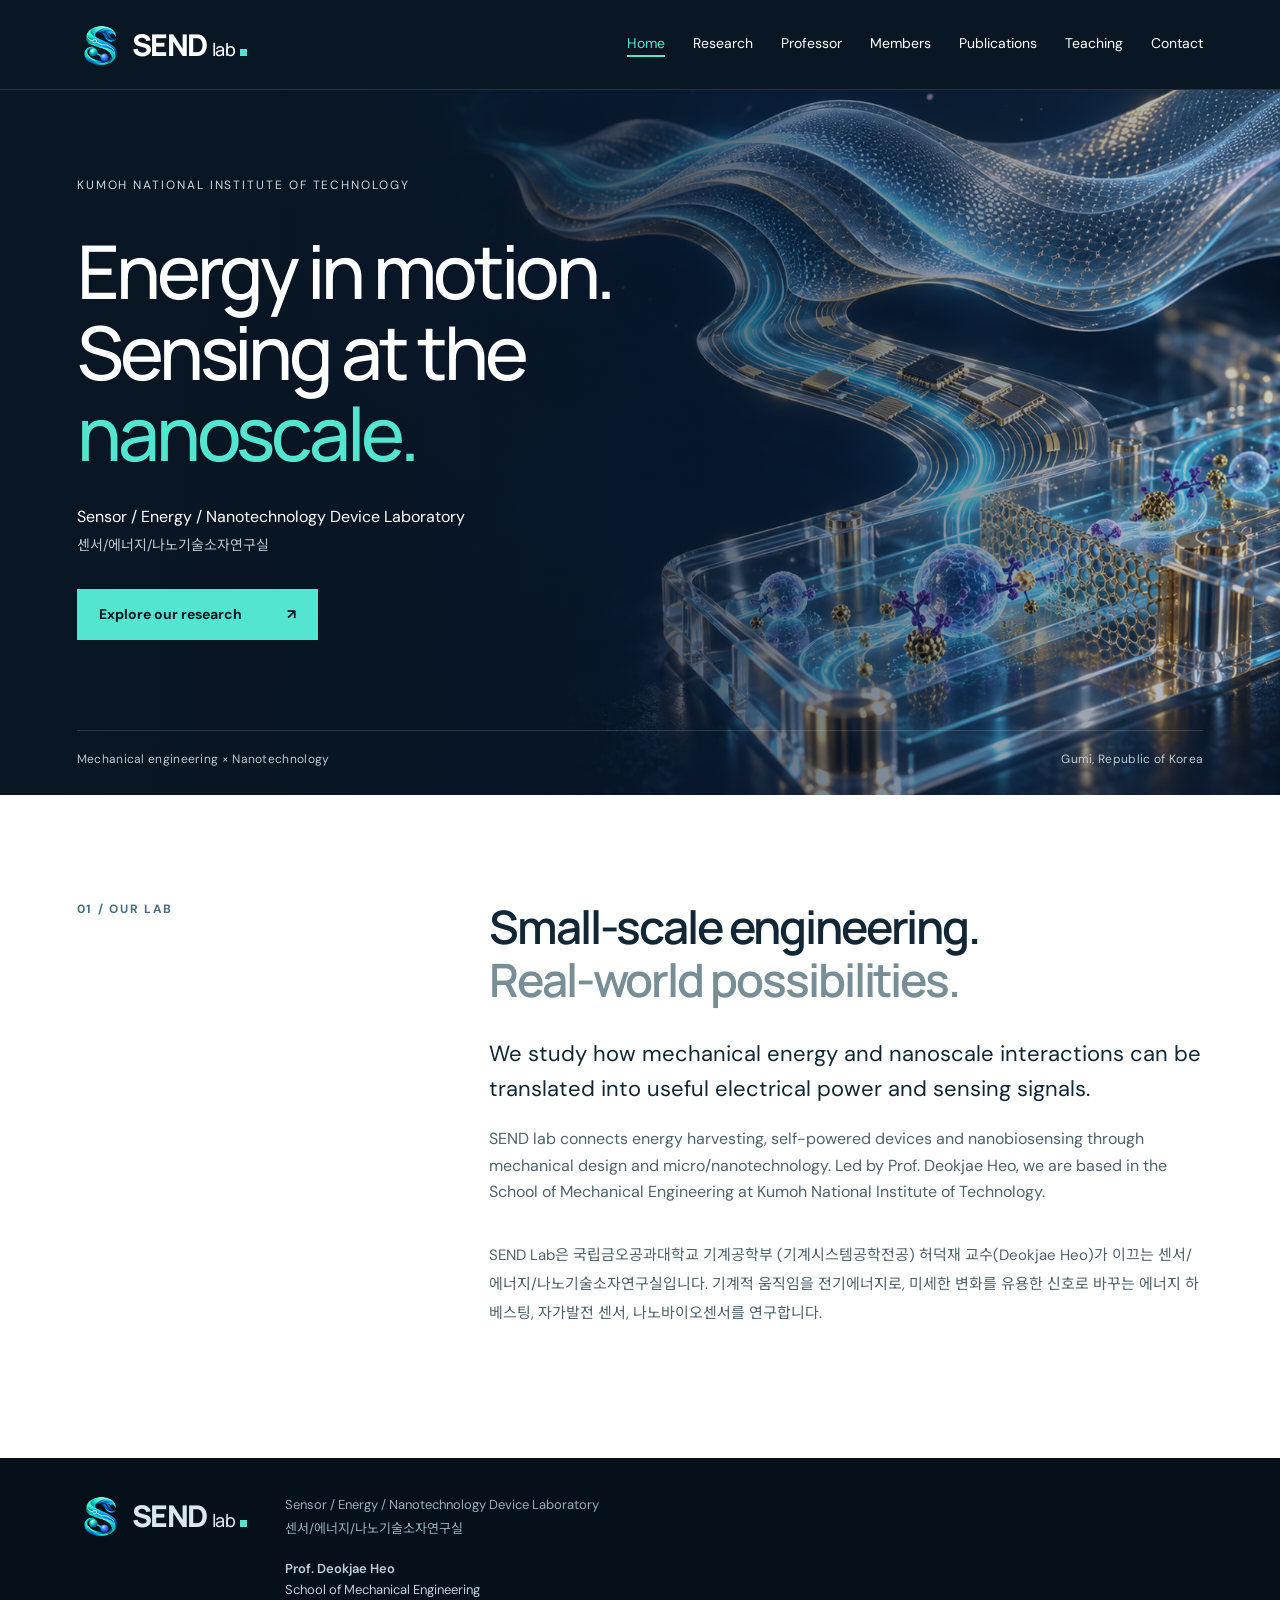
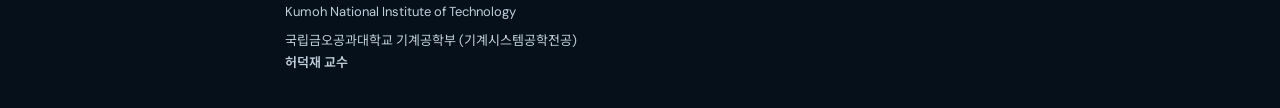
==== commit 59fb82db: "Refresh SEND Lab visuals and clarify professor affiliation Add HMS to the Korean professor biography" ====
--- a/index.html
+++ b/index.html
@@ -1,7 +1,7 @@
 <!DOCTYPE html>
 
 <html lang="en"><head><meta charset="utf-8"/><meta content="width=device-width, initial-scale=1" name="viewport"/>
-<title>SEND Lab | 허덕재 교수 · Deokjae Heo | 금오공과대학교</title><meta content="국립금오공과대학교 기계공학부 허덕재 교수(Deokjae Heo)의 SEND Lab. 에너지 하베스팅, 자가발전 센서, 나노바이오센서를 연구하는 센서/에너지/나노기술소자연구실입니다." name="description"/>
-<link href="send-lab-logo.png" rel="icon" type="image/png"/><link href="site.css" rel="stylesheet"/><link href="updates.css" rel="stylesheet"/>
-<link href="https://deokjaeheo.github.io/" rel="canonical"/><meta content="SEND Lab | 허덕재 교수 · Deokjae Heo | 금오공과대학교" property="og:title"/><meta content="국립금오공과대학교 기계공학부 허덕재 교수(Deokjae Heo)의 SEND Lab. 에너지 하베스팅, 자가발전 센서, 나노바이오센서를 연구하는 센서/에너지/나노기술소자연구실입니다." property="og:description"/><meta content="https://deokjaeheo.github.io/" property="og:url"/><meta content="website" property="og:type"/><meta content="SEND Lab" property="og:site_name"/><meta content="https://deokjaeheo.github.io/send-lab-logo.png" property="og:image"/><meta content="SEND Lab logo" property="og:image:alt"/><script data-search-identity="" type="application/ld+json">{"@context":"https://schema.org","@graph":[{"@type":"ResearchOrganization","@id":"https://deokjaeheo.github.io/#send-lab","name":"SEND Lab","alternateName":["Sensor / Energy / Nanotechnology Device Laboratory","센서/에너지/나노기술소자연구실"],"url":"https://deokjaeheo.github.io/","logo":"https://deokjaeheo.github.io/send-lab-logo.png","parentOrganization":{"@type":"CollegeOrUniversity","name":"Kumoh National Institute of Technology","alternateName":"국립금오공과대학교"}},{"@type":"Person","@id":"https://deokjaeheo.github.io/professor.html#deokjae-heo","name":"Deokjae Heo","alternateName":"허덕재","jobTitle":"Assistant Professor","url":"https://deokjaeheo.github.io/professor.html","image":"https://deokjaeheo.github.io/deokjae-heo.png","worksFor":{"@type":"CollegeOrUniversity","name":"Kumoh National Institute of Technology","alternateName":"국립금오공과대학교","department":{"@type":"Organization","name":"School of Mechanical Engineering"}},"memberOf":{"@id":"https://deokjaeheo.github.io/#send-lab"},"sameAs":["https://scholar.google.com/citations?user=-ATOsVMAAAAJ&hl=en"]}]}</script><meta content="ZCUrHLigR-vk1NYwcFVq_-d4qjWVT8IZO86B0qcIZU8" name="google-site-verification"/></head><body><div class="public-site page-index" id="top"><a class="skip" href="#main">Skip to content</a><header class="header"><a aria-label="SEND lab home" class="logo" href="index.html"><img alt="" height="46" src="send-lab-logo.png" width="46"/><span class="wordmark">SEND<span>lab</span><i aria-hidden="true"></i></span></a><nav aria-label="Main navigation"><a aria-current="page" href="index.html">Home</a><a href="research.html">Research</a><a href="professor.html">Professor</a><a href="members.html">Members</a><a href="publications.html">Publications</a><a href="teaching.html">Teaching</a><a href="contact.html">Contact</a></nav></header><main id="main"><div style='--hero-image:url("send-hero.png")'><section class="hero" id="home"><div aria-label="Conceptual visualization of a nanoscale membrane and electrical energy" class="hero-art" role="img"></div><div class="hero-inner"><p class="eyebrow">KUMOH NATIONAL INSTITUTE OF TECHNOLOGY</p><h1>Energy in motion.<br/>Sensing at the<br/><em>nanoscale.</em></h1><p class="lab-name">Sensor / Energy / Nanotechnology Device Laboratory</p><p class="hero-ko" lang="ko">센서/에너지/나노기술소자연구실</p><a class="button" href="research.html">Explore our research <span>↗</span></a></div><div class="hero-bottom"><span>Mechanical engineering × Nanotechnology</span><span>Gumi, Republic of Korea</span></div></section><section class="intro section"><div class="section-label">01 / OUR LAB</div><div><h2>Small-scale engineering.<br/><span class="muted">Real-world possibilities.</span></h2><p class="lead">We study how mechanical energy and nanoscale interactions can be translated into useful electrical power and sensing signals.</p><p>SEND lab connects energy harvesting, self-powered devices and nanobiosensing through mechanical design and micro/nanotechnology. Led by Prof. Deokjae Heo, we are based in the School of Mechanical Engineering at Kumoh National Institute of Technology.</p><p class="korean" lang="ko">SEND Lab은 국립금오공과대학교 기계공학부 허덕재 교수(Deokjae Heo)가 이끄는 센서/에너지/나노기술소자연구실입니다. 기계적 움직임을 전기에너지로, 미세한 변화를 유용한 신호로 바꾸는 에너지 하베스팅, 자가발전 센서, 나노바이오센서를 연구합니다.</p></div></section></div></main><footer><a aria-label="SEND lab home" class="logo" href="index.html"><img alt="" height="46" src="send-lab-logo.png" width="46"/><span class="wordmark">SEND<span>lab</span><i aria-hidden="true"></i></span></a><div class="footer-details"><p>Sensor / Energy / Nanotechnology Device Laboratory<br/>센서/에너지/나노기술소자연구실</p><div class="footer-affiliation"><p><strong>Prof. Deokjae Heo</strong><br/>School of Mechanical Engineering<br/>Kumoh National Institute of Technology</p><p lang="ko">국립금오공과대학교 기계공학부<br/><strong>허덕재 교수</strong></p></div></div></footer></div></body></html>
+<title>SEND Lab | 허덕재 교수 · Deokjae Heo | 금오공과대학교</title><meta content="국립금오공과대학교 기계공학부 (기계시스템공학전공) 허덕재 교수(Deokjae Heo)의 SEND Lab. 에너지 하베스팅, 자가발전 센서, 나노바이오센서를 연구하는 센서/에너지/나노기술소자연구실입니다." name="description"/>
+<link href="send-lab-logo-v2.png" rel="icon" type="image/png"/><link href="site.css" rel="stylesheet"/><link href="updates.css" rel="stylesheet"/>
+<link href="https://deokjaeheo.github.io/" rel="canonical"/><meta content="SEND Lab | 허덕재 교수 · Deokjae Heo | 금오공과대학교" property="og:title"/><meta content="국립금오공과대학교 기계공학부 (기계시스템공학전공) 허덕재 교수(Deokjae Heo)의 SEND Lab. 에너지 하베스팅, 자가발전 센서, 나노바이오센서를 연구하는 센서/에너지/나노기술소자연구실입니다." property="og:description"/><meta content="https://deokjaeheo.github.io/" property="og:url"/><meta content="website" property="og:type"/><meta content="SEND Lab" property="og:site_name"/><meta content="https://deokjaeheo.github.io/send-lab-logo-v2.png" property="og:image"/><meta content="SEND Lab logo" property="og:image:alt"/><script data-search-identity="" type="application/ld+json">{"@context":"https://schema.org","@graph":[{"@type":"ResearchOrganization","@id":"https://deokjaeheo.github.io/#send-lab","name":"SEND Lab","alternateName":["Sensor / Energy / Nanotechnology Device Laboratory","센서/에너지/나노기술소자연구실"],"url":"https://deokjaeheo.github.io/","logo":"https://deokjaeheo.github.io/send-lab-logo-v2.png","parentOrganization":{"@type":"CollegeOrUniversity","name":"Kumoh National Institute of Technology","alternateName":"국립금오공과대학교"}},{"@type":"Person","@id":"https://deokjaeheo.github.io/professor.html#deokjae-heo","name":"Deokjae Heo","alternateName":"허덕재","jobTitle":"Assistant Professor","url":"https://deokjaeheo.github.io/professor.html","image":"https://deokjaeheo.github.io/deokjae-heo.png","worksFor":{"@type":"CollegeOrUniversity","name":"Kumoh National Institute of Technology","alternateName":"국립금오공과대학교","department":{"@type":"Organization","name":"School of Mechanical Engineering"}},"memberOf":{"@id":"https://deokjaeheo.github.io/#send-lab"},"sameAs":["https://scholar.google.com/citations?user=-ATOsVMAAAAJ&hl=en"]}]}</script><meta content="ZCUrHLigR-vk1NYwcFVq_-d4qjWVT8IZO86B0qcIZU8" name="google-site-verification"/></head><body><div class="public-site page-index" id="top"><a class="skip" href="#main">Skip to content</a><header class="header"><a aria-label="SEND lab home" class="logo" href="index.html"><img alt="" height="46" src="send-lab-logo-v2.png" width="46"/><span class="wordmark">SEND<span>lab</span><i aria-hidden="true"></i></span></a><nav aria-label="Main navigation"><a aria-current="page" href="index.html">Home</a><a href="research.html">Research</a><a href="professor.html">Professor</a><a href="members.html">Members</a><a href="publications.html">Publications</a><a href="teaching.html">Teaching</a><a href="contact.html">Contact</a></nav></header><main id="main"><div style='--hero-image:url("send-hero-v2.png")'><section class="hero" id="home"><div aria-label="Conceptual visualization connecting energy harvesting, self-powered sensing and nanobiosensing" class="hero-art" role="img"></div><div class="hero-inner"><p class="eyebrow">KUMOH NATIONAL INSTITUTE OF TECHNOLOGY</p><h1>Energy in motion.<br/>Sensing at the<br/><em>nanoscale.</em></h1><p class="lab-name">Sensor / Energy / Nanotechnology Device Laboratory</p><p class="hero-ko" lang="ko">센서/에너지/나노기술소자연구실</p><a class="button" href="research.html">Explore our research <span>↗</span></a></div><div class="hero-bottom"><span>Mechanical engineering × Nanotechnology</span><span>Gumi, Republic of Korea</span></div></section><section class="intro section"><div class="section-label">01 / OUR LAB</div><div><h2>Small-scale engineering.<br/><span class="muted">Real-world possibilities.</span></h2><p class="lead">We study how mechanical energy and nanoscale interactions can be translated into useful electrical power and sensing signals.</p><p>SEND lab connects energy harvesting, self-powered devices and nanobiosensing through mechanical design and micro/nanotechnology. Led by Prof. Deokjae Heo, we are based in the School of Mechanical Engineering at Kumoh National Institute of Technology.</p><p class="korean" lang="ko">SEND Lab은 국립금오공과대학교 기계공학부 (기계시스템공학전공) 허덕재 교수(Deokjae Heo)가 이끄는 센서/에너지/나노기술소자연구실입니다. 기계적 움직임을 전기에너지로, 미세한 변화를 유용한 신호로 바꾸는 에너지 하베스팅, 자가발전 센서, 나노바이오센서를 연구합니다.</p></div></section></div></main><footer><a aria-label="SEND lab home" class="logo" href="index.html"><img alt="" height="46" src="send-lab-logo-v2.png" width="46"/><span class="wordmark">SEND<span>lab</span><i aria-hidden="true"></i></span></a><div class="footer-details"><p>Sensor / Energy / Nanotechnology Device Laboratory<br/>센서/에너지/나노기술소자연구실</p><div class="footer-affiliation"><p><strong>Prof. Deokjae Heo</strong><br/>School of Mechanical Engineering<br/>Kumoh National Institute of Technology</p><p lang="ko">국립금오공과대학교 기계공학부 (기계시스템공학전공)<br/><strong>허덕재 교수</strong></p></div></div></footer></div></body></html>
 
--- a/site.css
+++ b/site.css
@@ -3,7 +3,7 @@
 @media(min-width:1600px){.hero-inner{max-width:none;padding-left:max(6%,calc((100vw - 1408px)/2))}.intro,.professor{max-width:1500px}}
 @media(max-width:950px){.intro,.professor,.contact{grid-template-columns:1fr;gap:20px}.section{padding:70px 6%}.research-grid{gap:15px}.research-card{padding:30px 22px}.research-card h3{font-size:26px}.profile-columns{gap:30px}.hero{min-height:650px}.hero-inner{padding-top:80px}.header nav{gap:22px}.hero-art{background-position:60% center!important}.profile-body{min-width:0}}
 @media(max-width:650px){.header{height:auto;min-height:100px;display:block;padding:22px 6% 15px}.header .logo{font-size:27px}.header nav{margin-top:22px;justify-content:space-between;gap:12px}.header nav a{font-size:12px}.hero{min-height:640px}.hero-inner{padding-top:62px;padding-bottom:70px}h1{font-size:clamp(2.7rem,10vw,4rem)}.eyebrow{font-size:12px;letter-spacing:.07em}.lab-name{font-size:14px;max-width:290px}.hero-art:after{background:linear-gradient(90deg,#091624f2,#09162495)}.hero-bottom{gap:20px;align-items:center;font-size:12px}.hero-bottom span:first-child{max-width:155px}.section{padding:60px 6%}.section-label{margin-bottom:22px}h2{font-size:34px}.lead{font-size:20px}.section-top{display:block;margin-bottom:32px}.side-copy{margin-top:22px;font-size:14px}.research-grid{grid-template-columns:1fr;gap:20px}.research-card{padding:28px}.card-kicker{margin-bottom:35px}.research-card h3{font-size:32px}.profile-head{display:block}.profile-head h2{font-size:37px}.profile-head h2 span{font-size:18px;margin-left:12px}.text-link{display:inline-block;margin-top:0}.profile-columns{grid-template-columns:1fr;gap:20px}.paper{grid-template-columns:22px 1fr 18px;gap:10px}.paper h3{font-size:17px}.contact h2{font-size:62px}.contact-bottom{display:block}.all-papers summary{font-size:14px}.all-papers summary span{font-size:12px}footer{flex-wrap:wrap;gap:22px}footer>a:last-child{margin-left:0}footer p{width:100%}}
-.hero-art{background-image:url('/send-hero.png');background-size:cover;background-position:center center;opacity:1}
+.hero-art{background-image:url('/send-hero-v2.png');background-size:cover;background-position:center center;opacity:1}
 .hero-art:after{background:linear-gradient(90deg,#091624 0%,#091624e8 20%,#0a244b55 64%,#153e7720 100%)}
 .research-card:nth-child(2){border-top-color:#378bc1}.research-card:nth-child(3){border-top-color:#3b66b0}
 .all-papers{margin-top:65px}.all-title{display:flex;justify-content:space-between;gap:20px;padding-top:28px;font-size:24px}.all-title span{font-size:14px;color:#547681;align-self:center;font-weight:400}.authors sup,.list-note sup{font-size:.78em;line-height:0;position:relative;top:-.4em;vertical-align:baseline;margin-left:1px}
--- a/updates.css
+++ b/updates.css
@@ -13,13 +13,14 @@
 
 /* Bilingual principal-investigator identity */
 .hero-affiliation{margin:20px 0 28px;border-left:2px solid #53e5d0;padding-left:16px;max-width:650px}.hero-affiliation p{font-size:14px;line-height:1.7;color:#cfdee5;margin:0}.hero-affiliation p[lang=ko]{font-size:13px;color:#a7c2cd;margin-top:6px}.public-site footer{display:flex;flex-wrap:wrap;align-items:flex-start;gap:28px 42px}.footer-affiliation{margin-left:auto;display:flex;flex-direction:column;gap:8px}.footer-affiliation p{font-size:13px;line-height:1.65;margin:0}.footer-affiliation strong{font-weight:600}.footer-affiliation p[lang=ko]{font-size:12px;opacity:.85}.page-teaching .course h3{margin-bottom:0}
-@media(max-width:760px){.hero-affiliation p{font-size:12px}.hero-affiliation p[lang=ko]{font-size:12px}.hero-affiliation{margin:18px 0 24px}.footer-affiliation{margin-left:0;width:100%}.public-site footer{gap:24px}.research-area-link h2{overflow-wrap:normal}}
-
-/* Laboratory identity stays together at the left on every page. */
-.public-site footer{justify-content:flex-start;gap:24px 38px}.footer-details{min-width:0;max-width:760px}.footer-details>p{font-size:13px;line-height:1.8}.footer-details .footer-affiliation{margin:18px 0 0;gap:8px}.footer-affiliation p{color:#bfd0db}.footer-affiliation p[lang=ko]{font-size:13px;opacity:1}.honor-entry{display:grid;grid-template-columns:46px minmax(0,1fr);gap:18px;padding:17px 0;border-bottom:1px solid var(--line);font-size:15px;line-height:1.7}.honor-year{font-weight:600;color:#42747d}.honor-entry .ko-translation{margin-top:5px;font-size:13px!important}
-
-/* Publications grouped by type and status. */
-.journal-covers{padding:28px 30px 30px;background:#eef4f5;border-top:2px solid #1b5562;margin:38px 0 40px}.journal-covers>h2{font-size:22px;letter-spacing:-.025em;margin:0 0 24px}.journal-covers>h2>span{display:inline-block;font-size:13px;font-weight:400;letter-spacing:0;color:#5f7882;margin-left:14px}.cover-grid{display:grid;grid-template-columns:repeat(3,minmax(0,1fr));gap:30px}.cover-image-link{display:block;background:#e1eaed;padding:15px}.cover-image-link img{height:260px;width:100%;object-fit:contain;object-position:center;filter:drop-shadow(0 5px 8px #09162425)}.cover-card figcaption{padding-top:18px}.cover-kind{font-size:11px;font-weight:600;color:#3e7680;margin-bottom:6px;letter-spacing:.015em}.cover-card h3{font-size:17px;font-weight:600;line-height:1.4;margin:0 0 8px}.cover-paper-title{display:block;font-size:12px;line-height:1.7;color:#506c78}.cover-paper-title:hover{color:#087c79}.cover-paper-title span{white-space:nowrap}
-@media(max-width:760px){.journal-covers{padding:24px 20px}.cover-grid{grid-template-columns:1fr;gap:30px}.cover-card{display:grid;grid-template-columns:110px minmax(0,1fr);gap:18px}.cover-image-link{padding:8px;align-self:start}.cover-image-link img{height:auto;aspect-ratio:761/1000}.cover-card figcaption{padding:0}.cover-card h3{font-size:16px}.journal-covers>h2>span{display:block;margin:8px 0 0}.cover-kind{font-size:10px}}
-.publication-tabs{display:flex;gap:0;border-bottom:1px solid var(--line);margin:38px 0 28px}.publication-tabs a{padding:16px 26px;font-size:20px;font-weight:600;border-bottom:3px solid transparent!important}.publication-tabs a span{font-size:13px;font-weight:400;margin-left:9px;color:var(--gray)}.publication-tabs a[aria-selected=true]{color:#087c79;background:#eff8f7;border-bottom-color:#148d87!important}.publication-tabs a:hover{color:#087c79}.publication-tabs a:focus-visible,.publication-panel:focus-visible{outline:2px solid #148d87;outline-offset:4px}.publication-panel[hidden]{display:none}.publication-jumps{display:flex;flex-wrap:wrap;gap:10px 24px;margin:0 0 25px}.publication-jumps a{font-size:13px;color:#426572;padding:5px 0;border-bottom:1px solid #aac5cd!important}.publication-jumps a:hover{color:#087c79}.publication-group{margin-top:52px;scroll-margin-top:30px}.publication-group-heading{display:flex;align-items:flex-start;justify-content:space-between;gap:20px;padding-bottom:22px;border-bottom:2px solid #1b5562}.publication-group-heading h2{font-size:27px;letter-spacing:-.025em;margin:0;line-height:1.35}.publication-group-heading h2>span{display:block;font-size:13px;font-weight:400;letter-spacing:0;color:#5f7882;margin-top:8px}.record-count{font-size:23px;color:#447a82;font-family:Manrope,sans-serif}.page-publications .list-note{font-size:13px;line-height:1.9}.page-publications .paper,.patent-entry{min-width:0}.page-publications .paper>div,.patent-entry>div{min-width:0}.page-publications .paper h3,.patent-entry h3{overflow-wrap:anywhere}.submitted-paper{grid-template-columns:40px minmax(0,1fr)}.patent-entry{display:grid;grid-template-columns:40px minmax(0,1fr);gap:26px;padding:28px 0;border-bottom:1px solid var(--line)}.patent-entry h3{font-size:20px;font-weight:500;margin:10px 0 14px}.patent-entry .journal{font-size:13px;color:#527984;margin-bottom:8px}.patent-entry .authors{font-size:13px;line-height:1.8;color:#586d78;margin:0}.patent-inventors-ko{display:block;font-size:12px;margin-top:5px}.patent-entry h3 .ko-translation{font-size:14px!important;margin-top:8px}
-@media(max-width:760px){.public-site footer{flex-direction:column;gap:25px}.footer-details{width:100%}.honor-entry{gap:12px}.publication-tabs a{padding:13px 20px;font-size:19px}.publication-group-heading h2{font-size:23px}.publication-group{margin-top:40px}.patent-entry,.submitted-paper{grid-template-columns:22px minmax(0,1fr);gap:12px}.patent-entry h3{font-size:17px}.publication-jumps{column-gap:18px}.record-count{font-size:20px}}
+@media(max-width:760px){.hero-affiliation p{font-size:12px}.hero-affiliation p[lang=ko]{font-size:12px}.hero-affiliation{margin:18px 0 24px}.footer-affiliation{margin-left:0;width:100%}.public-site footer{gap:24px}.research-area-link h2{overflow-wrap:normal}}
+
+/* Laboratory identity stays together at the left on every page. */
+.public-site footer{justify-content:flex-start;gap:24px 38px}.footer-details{min-width:0;max-width:760px}.footer-details>p{font-size:13px;line-height:1.8}.footer-details .footer-affiliation{margin:18px 0 0;gap:8px}.footer-affiliation p{color:#bfd0db}.footer-affiliation p[lang=ko]{font-size:13px;opacity:1}.honor-entry{display:grid;grid-template-columns:46px minmax(0,1fr);gap:18px;padding:17px 0;border-bottom:1px solid var(--line);font-size:15px;line-height:1.7}.honor-year{font-weight:600;color:#42747d}.honor-entry .ko-translation{margin-top:5px;font-size:13px!important}
+
+/* Publications grouped by type and status. */
+.journal-covers{padding:20px 24px;background:#eef4f5;border-top:2px solid #1b5562;margin:30px 0}.journal-covers>h2{font-size:20px;letter-spacing:-.025em;margin:0 0 18px}.journal-covers>h2>span{display:inline-block;font-size:13px;font-weight:400;letter-spacing:0;color:#5f7882;margin-left:14px}.cover-grid{display:grid;grid-template-columns:repeat(3,minmax(0,1fr));gap:24px}.cover-card{display:grid;grid-template-columns:88px minmax(0,1fr);gap:14px;align-items:center}.cover-image-link{display:block;align-self:start}.cover-image-link img{height:auto;width:100%;aspect-ratio:761/1000;object-fit:contain;filter:drop-shadow(0 3px 5px #09162420)}.cover-card figcaption{min-width:0}.cover-kind{font-size:12px;color:#517782;line-height:1.6;margin:0 0 7px}.cover-card h3{font-size:15px;font-weight:600;line-height:1.4;margin:0 0 6px}.cover-paper-title{display:inline-block;font-size:12px;line-height:1.7;color:#087c79}.cover-paper-title:hover{text-decoration:underline}.cover-paper-title span{white-space:nowrap}
+@media(max-width:1000px) and (min-width:761px){.cover-card{grid-template-columns:68px minmax(0,1fr);gap:10px}.cover-grid{gap:16px}.cover-card h3{font-size:14px}}
+@media(max-width:760px){.journal-covers{padding:18px}.cover-grid{grid-template-columns:1fr;gap:16px}.cover-card{grid-template-columns:64px minmax(0,1fr);gap:16px}.cover-image-link img{max-height:85px}.cover-card h3{font-size:14px}.cover-kind{margin-bottom:3px}.journal-covers>h2{font-size:19px}.journal-covers>h2>span{font-size:12px;margin-left:10px}}
+.publication-tabs{display:flex;gap:0;border-bottom:1px solid var(--line);margin:38px 0 28px}.publication-tabs a{padding:16px 26px;font-size:20px;font-weight:600;border-bottom:3px solid transparent!important}.publication-tabs a span{font-size:13px;font-weight:400;margin-left:9px;color:var(--gray)}.publication-tabs a[aria-selected=true]{color:#087c79;background:#eff8f7;border-bottom-color:#148d87!important}.publication-tabs a:hover{color:#087c79}.publication-tabs a:focus-visible,.publication-panel:focus-visible{outline:2px solid #148d87;outline-offset:4px}.publication-panel[hidden]{display:none}.publication-jumps{display:flex;flex-wrap:wrap;gap:10px 24px;margin:0 0 25px}.publication-jumps a{font-size:13px;color:#426572;padding:5px 0;border-bottom:1px solid #aac5cd!important}.publication-jumps a:hover{color:#087c79}.publication-group{margin-top:52px;scroll-margin-top:30px}.publication-group-heading{display:flex;align-items:flex-start;justify-content:space-between;gap:20px;padding-bottom:22px;border-bottom:2px solid #1b5562}.publication-group-heading h2{font-size:27px;letter-spacing:-.025em;margin:0;line-height:1.35}.publication-group-heading h2>span{display:block;font-size:13px;font-weight:400;letter-spacing:0;color:#5f7882;margin-top:8px}.record-count{font-size:23px;color:#447a82;font-family:Manrope,sans-serif}.page-publications .list-note{font-size:13px;line-height:1.9}.page-publications .paper,.patent-entry{min-width:0}.page-publications .paper>div,.patent-entry>div{min-width:0}.page-publications .paper h3,.patent-entry h3{overflow-wrap:anywhere}.submitted-paper{grid-template-columns:40px minmax(0,1fr)}.patent-entry{display:grid;grid-template-columns:40px minmax(0,1fr);gap:26px;padding:28px 0;border-bottom:1px solid var(--line)}.patent-entry h3{font-size:20px;font-weight:500;margin:10px 0 14px}.patent-entry .journal{font-size:13px;color:#527984;margin-bottom:8px}.patent-entry .authors{font-size:13px;line-height:1.8;color:#586d78;margin:0}.patent-inventors-ko{display:block;font-size:12px;margin-top:5px}.patent-entry h3 .ko-translation{font-size:14px!important;margin-top:8px}
+@media(max-width:760px){.public-site footer{flex-direction:column;gap:25px}.footer-details{width:100%}.honor-entry{gap:12px}.publication-tabs a{padding:13px 20px;font-size:19px}.publication-group-heading h2{font-size:23px}.publication-group{margin-top:40px}.patent-entry,.submitted-paper{grid-template-columns:22px minmax(0,1fr);gap:12px}.patent-entry h3{font-size:17px}.publication-jumps{column-gap:18px}.record-count{font-size:20px}}
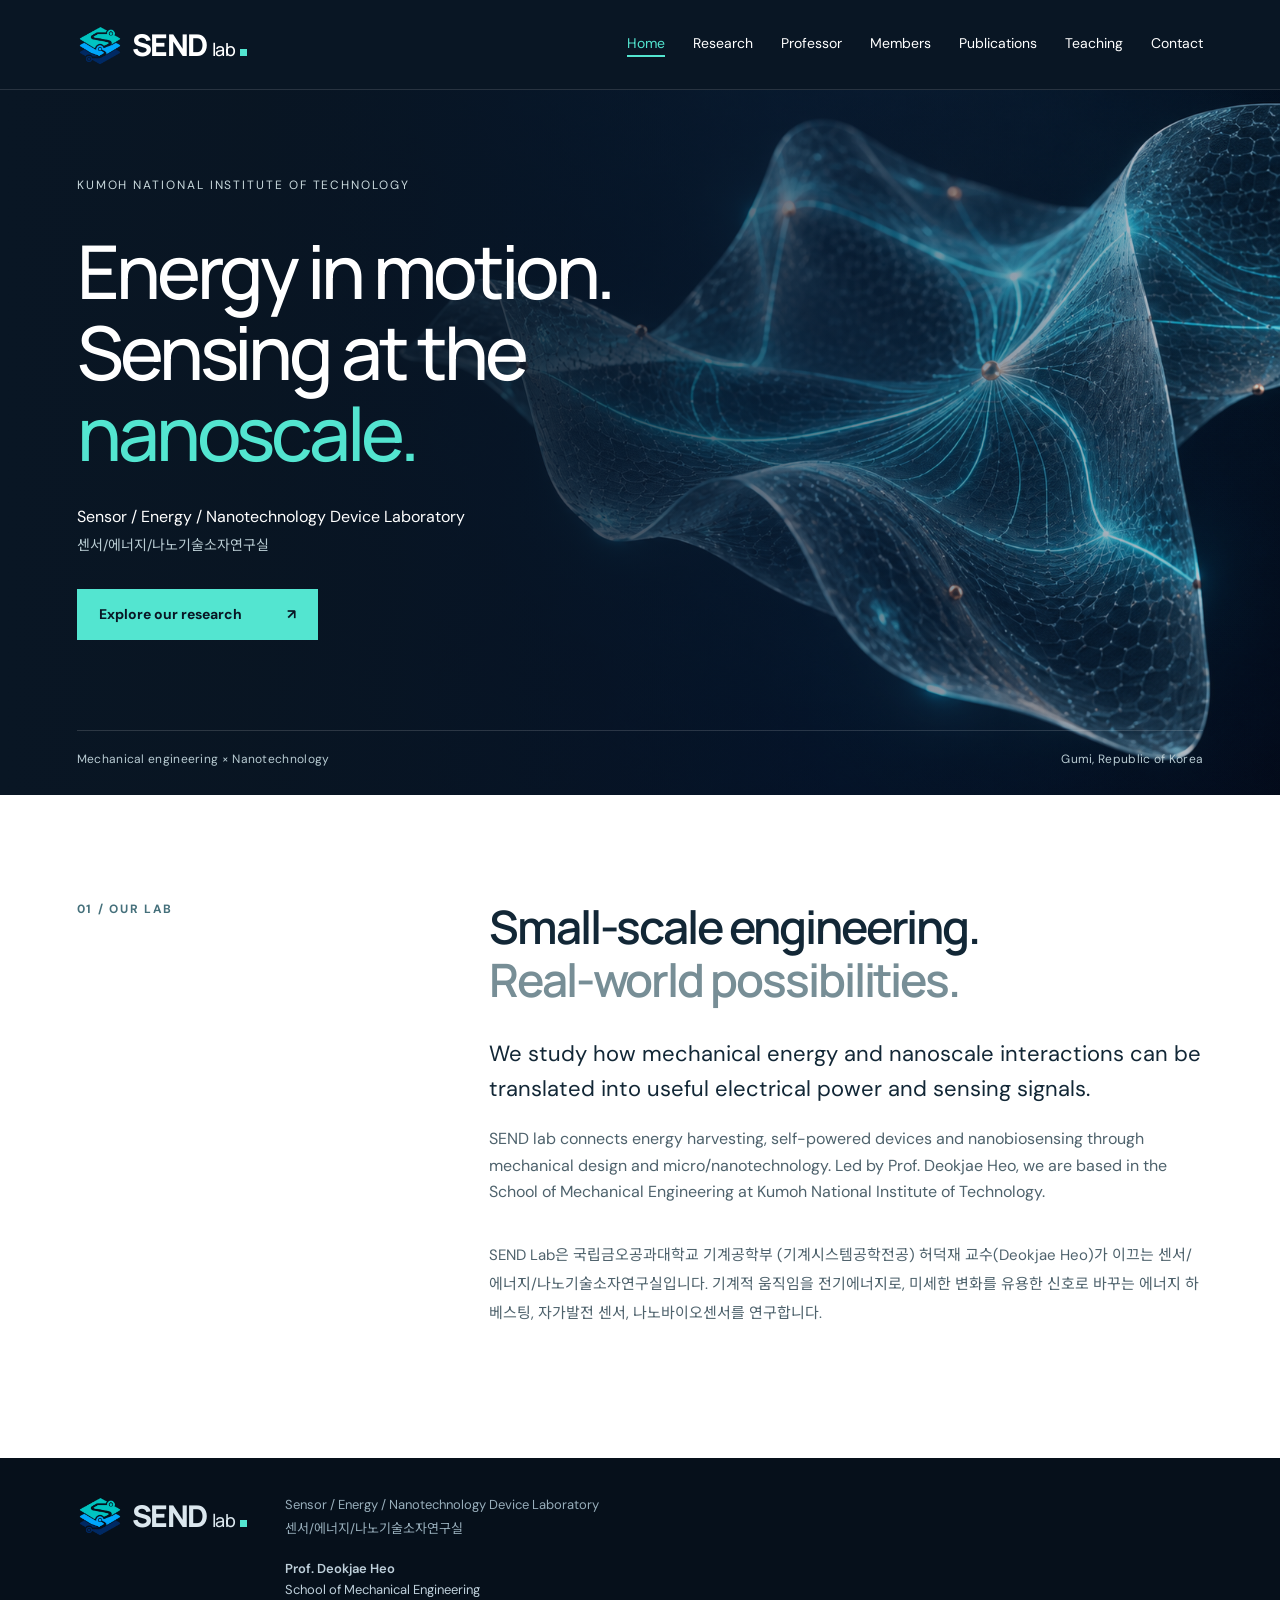
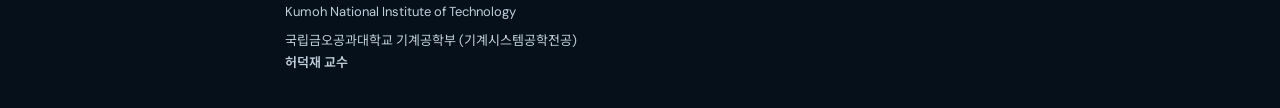
==== commit 6caceee6: "Restore original SEND Lab logo and homepage image Return the lab logo and homepage artwork to the im" ====
--- a/index.html
+++ b/index.html
@@ -2,6 +2,6 @@
 
 <html lang="en"><head><meta charset="utf-8"/><meta content="width=device-width, initial-scale=1" name="viewport"/>
 <title>SEND Lab | 허덕재 교수 · Deokjae Heo | 금오공과대학교</title><meta content="국립금오공과대학교 기계공학부 (기계시스템공학전공) 허덕재 교수(Deokjae Heo)의 SEND Lab. 에너지 하베스팅, 자가발전 센서, 나노바이오센서를 연구하는 센서/에너지/나노기술소자연구실입니다." name="description"/>
-<link href="send-lab-logo-v2.png" rel="icon" type="image/png"/><link href="site.css" rel="stylesheet"/><link href="updates.css" rel="stylesheet"/>
-<link href="https://deokjaeheo.github.io/" rel="canonical"/><meta content="SEND Lab | 허덕재 교수 · Deokjae Heo | 금오공과대학교" property="og:title"/><meta content="국립금오공과대학교 기계공학부 (기계시스템공학전공) 허덕재 교수(Deokjae Heo)의 SEND Lab. 에너지 하베스팅, 자가발전 센서, 나노바이오센서를 연구하는 센서/에너지/나노기술소자연구실입니다." property="og:description"/><meta content="https://deokjaeheo.github.io/" property="og:url"/><meta content="website" property="og:type"/><meta content="SEND Lab" property="og:site_name"/><meta content="https://deokjaeheo.github.io/send-lab-logo-v2.png" property="og:image"/><meta content="SEND Lab logo" property="og:image:alt"/><script data-search-identity="" type="application/ld+json">{"@context":"https://schema.org","@graph":[{"@type":"ResearchOrganization","@id":"https://deokjaeheo.github.io/#send-lab","name":"SEND Lab","alternateName":["Sensor / Energy / Nanotechnology Device Laboratory","센서/에너지/나노기술소자연구실"],"url":"https://deokjaeheo.github.io/","logo":"https://deokjaeheo.github.io/send-lab-logo-v2.png","parentOrganization":{"@type":"CollegeOrUniversity","name":"Kumoh National Institute of Technology","alternateName":"국립금오공과대학교"}},{"@type":"Person","@id":"https://deokjaeheo.github.io/professor.html#deokjae-heo","name":"Deokjae Heo","alternateName":"허덕재","jobTitle":"Assistant Professor","url":"https://deokjaeheo.github.io/professor.html","image":"https://deokjaeheo.github.io/deokjae-heo.png","worksFor":{"@type":"CollegeOrUniversity","name":"Kumoh National Institute of Technology","alternateName":"국립금오공과대학교","department":{"@type":"Organization","name":"School of Mechanical Engineering"}},"memberOf":{"@id":"https://deokjaeheo.github.io/#send-lab"},"sameAs":["https://scholar.google.com/citations?user=-ATOsVMAAAAJ&hl=en"]}]}</script><meta content="ZCUrHLigR-vk1NYwcFVq_-d4qjWVT8IZO86B0qcIZU8" name="google-site-verification"/></head><body><div class="public-site page-index" id="top"><a class="skip" href="#main">Skip to content</a><header class="header"><a aria-label="SEND lab home" class="logo" href="index.html"><img alt="" height="46" src="send-lab-logo-v2.png" width="46"/><span class="wordmark">SEND<span>lab</span><i aria-hidden="true"></i></span></a><nav aria-label="Main navigation"><a aria-current="page" href="index.html">Home</a><a href="research.html">Research</a><a href="professor.html">Professor</a><a href="members.html">Members</a><a href="publications.html">Publications</a><a href="teaching.html">Teaching</a><a href="contact.html">Contact</a></nav></header><main id="main"><div style='--hero-image:url("send-hero-v2.png")'><section class="hero" id="home"><div aria-label="Conceptual visualization connecting energy harvesting, self-powered sensing and nanobiosensing" class="hero-art" role="img"></div><div class="hero-inner"><p class="eyebrow">KUMOH NATIONAL INSTITUTE OF TECHNOLOGY</p><h1>Energy in motion.<br/>Sensing at the<br/><em>nanoscale.</em></h1><p class="lab-name">Sensor / Energy / Nanotechnology Device Laboratory</p><p class="hero-ko" lang="ko">센서/에너지/나노기술소자연구실</p><a class="button" href="research.html">Explore our research <span>↗</span></a></div><div class="hero-bottom"><span>Mechanical engineering × Nanotechnology</span><span>Gumi, Republic of Korea</span></div></section><section class="intro section"><div class="section-label">01 / OUR LAB</div><div><h2>Small-scale engineering.<br/><span class="muted">Real-world possibilities.</span></h2><p class="lead">We study how mechanical energy and nanoscale interactions can be translated into useful electrical power and sensing signals.</p><p>SEND lab connects energy harvesting, self-powered devices and nanobiosensing through mechanical design and micro/nanotechnology. Led by Prof. Deokjae Heo, we are based in the School of Mechanical Engineering at Kumoh National Institute of Technology.</p><p class="korean" lang="ko">SEND Lab은 국립금오공과대학교 기계공학부 (기계시스템공학전공) 허덕재 교수(Deokjae Heo)가 이끄는 센서/에너지/나노기술소자연구실입니다. 기계적 움직임을 전기에너지로, 미세한 변화를 유용한 신호로 바꾸는 에너지 하베스팅, 자가발전 센서, 나노바이오센서를 연구합니다.</p></div></section></div></main><footer><a aria-label="SEND lab home" class="logo" href="index.html"><img alt="" height="46" src="send-lab-logo-v2.png" width="46"/><span class="wordmark">SEND<span>lab</span><i aria-hidden="true"></i></span></a><div class="footer-details"><p>Sensor / Energy / Nanotechnology Device Laboratory<br/>센서/에너지/나노기술소자연구실</p><div class="footer-affiliation"><p><strong>Prof. Deokjae Heo</strong><br/>School of Mechanical Engineering<br/>Kumoh National Institute of Technology</p><p lang="ko">국립금오공과대학교 기계공학부 (기계시스템공학전공)<br/><strong>허덕재 교수</strong></p></div></div></footer></div></body></html>
+<link href="send-lab-logo.png" rel="icon" type="image/png"/><link href="site.css" rel="stylesheet"/><link href="updates.css" rel="stylesheet"/>
+<link href="https://deokjaeheo.github.io/" rel="canonical"/><meta content="SEND Lab | 허덕재 교수 · Deokjae Heo | 금오공과대학교" property="og:title"/><meta content="국립금오공과대학교 기계공학부 (기계시스템공학전공) 허덕재 교수(Deokjae Heo)의 SEND Lab. 에너지 하베스팅, 자가발전 센서, 나노바이오센서를 연구하는 센서/에너지/나노기술소자연구실입니다." property="og:description"/><meta content="https://deokjaeheo.github.io/" property="og:url"/><meta content="website" property="og:type"/><meta content="SEND Lab" property="og:site_name"/><meta content="https://deokjaeheo.github.io/send-lab-logo.png" property="og:image"/><meta content="SEND Lab logo" property="og:image:alt"/><script data-search-identity="" type="application/ld+json">{"@context":"https://schema.org","@graph":[{"@type":"ResearchOrganization","@id":"https://deokjaeheo.github.io/#send-lab","name":"SEND Lab","alternateName":["Sensor / Energy / Nanotechnology Device Laboratory","센서/에너지/나노기술소자연구실"],"url":"https://deokjaeheo.github.io/","logo":"https://deokjaeheo.github.io/send-lab-logo.png","parentOrganization":{"@type":"CollegeOrUniversity","name":"Kumoh National Institute of Technology","alternateName":"국립금오공과대학교"}},{"@type":"Person","@id":"https://deokjaeheo.github.io/professor.html#deokjae-heo","name":"Deokjae Heo","alternateName":"허덕재","jobTitle":"Assistant Professor","url":"https://deokjaeheo.github.io/professor.html","image":"https://deokjaeheo.github.io/deokjae-heo.png","worksFor":{"@type":"CollegeOrUniversity","name":"Kumoh National Institute of Technology","alternateName":"국립금오공과대학교","department":{"@type":"Organization","name":"School of Mechanical Engineering"}},"memberOf":{"@id":"https://deokjaeheo.github.io/#send-lab"},"sameAs":["https://scholar.google.com/citations?user=-ATOsVMAAAAJ&hl=en"]}]}</script><meta content="ZCUrHLigR-vk1NYwcFVq_-d4qjWVT8IZO86B0qcIZU8" name="google-site-verification"/></head><body><div class="public-site page-index" id="top"><a class="skip" href="#main">Skip to content</a><header class="header"><a aria-label="SEND lab home" class="logo" href="index.html"><img alt="" height="46" src="send-lab-logo.png" width="46"/><span class="wordmark">SEND<span>lab</span><i aria-hidden="true"></i></span></a><nav aria-label="Main navigation"><a aria-current="page" href="index.html">Home</a><a href="research.html">Research</a><a href="professor.html">Professor</a><a href="members.html">Members</a><a href="publications.html">Publications</a><a href="teaching.html">Teaching</a><a href="contact.html">Contact</a></nav></header><main id="main"><div style='--hero-image:url("send-hero.png")'><section class="hero" id="home"><div aria-label="Conceptual visualization of a nanoscale membrane and electrical energy" class="hero-art" role="img"></div><div class="hero-inner"><p class="eyebrow">KUMOH NATIONAL INSTITUTE OF TECHNOLOGY</p><h1>Energy in motion.<br/>Sensing at the<br/><em>nanoscale.</em></h1><p class="lab-name">Sensor / Energy / Nanotechnology Device Laboratory</p><p class="hero-ko" lang="ko">센서/에너지/나노기술소자연구실</p><a class="button" href="research.html">Explore our research <span>↗</span></a></div><div class="hero-bottom"><span>Mechanical engineering × Nanotechnology</span><span>Gumi, Republic of Korea</span></div></section><section class="intro section"><div class="section-label">01 / OUR LAB</div><div><h2>Small-scale engineering.<br/><span class="muted">Real-world possibilities.</span></h2><p class="lead">We study how mechanical energy and nanoscale interactions can be translated into useful electrical power and sensing signals.</p><p>SEND lab connects energy harvesting, self-powered devices and nanobiosensing through mechanical design and micro/nanotechnology. Led by Prof. Deokjae Heo, we are based in the School of Mechanical Engineering at Kumoh National Institute of Technology.</p><p class="korean" lang="ko">SEND Lab은 국립금오공과대학교 기계공학부 (기계시스템공학전공) 허덕재 교수(Deokjae Heo)가 이끄는 센서/에너지/나노기술소자연구실입니다. 기계적 움직임을 전기에너지로, 미세한 변화를 유용한 신호로 바꾸는 에너지 하베스팅, 자가발전 센서, 나노바이오센서를 연구합니다.</p></div></section></div></main><footer><a aria-label="SEND lab home" class="logo" href="index.html"><img alt="" height="46" src="send-lab-logo.png" width="46"/><span class="wordmark">SEND<span>lab</span><i aria-hidden="true"></i></span></a><div class="footer-details"><p>Sensor / Energy / Nanotechnology Device Laboratory<br/>센서/에너지/나노기술소자연구실</p><div class="footer-affiliation"><p><strong>Prof. Deokjae Heo</strong><br/>School of Mechanical Engineering<br/>Kumoh National Institute of Technology</p><p lang="ko">국립금오공과대학교 기계공학부 (기계시스템공학전공)<br/><strong>허덕재 교수</strong></p></div></div></footer></div></body></html>
 
--- a/site.css
+++ b/site.css
@@ -3,7 +3,7 @@
 @media(min-width:1600px){.hero-inner{max-width:none;padding-left:max(6%,calc((100vw - 1408px)/2))}.intro,.professor{max-width:1500px}}
 @media(max-width:950px){.intro,.professor,.contact{grid-template-columns:1fr;gap:20px}.section{padding:70px 6%}.research-grid{gap:15px}.research-card{padding:30px 22px}.research-card h3{font-size:26px}.profile-columns{gap:30px}.hero{min-height:650px}.hero-inner{padding-top:80px}.header nav{gap:22px}.hero-art{background-position:60% center!important}.profile-body{min-width:0}}
 @media(max-width:650px){.header{height:auto;min-height:100px;display:block;padding:22px 6% 15px}.header .logo{font-size:27px}.header nav{margin-top:22px;justify-content:space-between;gap:12px}.header nav a{font-size:12px}.hero{min-height:640px}.hero-inner{padding-top:62px;padding-bottom:70px}h1{font-size:clamp(2.7rem,10vw,4rem)}.eyebrow{font-size:12px;letter-spacing:.07em}.lab-name{font-size:14px;max-width:290px}.hero-art:after{background:linear-gradient(90deg,#091624f2,#09162495)}.hero-bottom{gap:20px;align-items:center;font-size:12px}.hero-bottom span:first-child{max-width:155px}.section{padding:60px 6%}.section-label{margin-bottom:22px}h2{font-size:34px}.lead{font-size:20px}.section-top{display:block;margin-bottom:32px}.side-copy{margin-top:22px;font-size:14px}.research-grid{grid-template-columns:1fr;gap:20px}.research-card{padding:28px}.card-kicker{margin-bottom:35px}.research-card h3{font-size:32px}.profile-head{display:block}.profile-head h2{font-size:37px}.profile-head h2 span{font-size:18px;margin-left:12px}.text-link{display:inline-block;margin-top:0}.profile-columns{grid-template-columns:1fr;gap:20px}.paper{grid-template-columns:22px 1fr 18px;gap:10px}.paper h3{font-size:17px}.contact h2{font-size:62px}.contact-bottom{display:block}.all-papers summary{font-size:14px}.all-papers summary span{font-size:12px}footer{flex-wrap:wrap;gap:22px}footer>a:last-child{margin-left:0}footer p{width:100%}}
-.hero-art{background-image:url('/send-hero-v2.png');background-size:cover;background-position:center center;opacity:1}
+.hero-art{background-image:url('/send-hero.png');background-size:cover;background-position:center center;opacity:1}
 .hero-art:after{background:linear-gradient(90deg,#091624 0%,#091624e8 20%,#0a244b55 64%,#153e7720 100%)}
 .research-card:nth-child(2){border-top-color:#378bc1}.research-card:nth-child(3){border-top-color:#3b66b0}
 .all-papers{margin-top:65px}.all-title{display:flex;justify-content:space-between;gap:20px;padding-top:28px;font-size:24px}.all-title span{font-size:14px;color:#547681;align-self:center;font-weight:400}.authors sup,.list-note sup{font-size:.78em;line-height:0;position:relative;top:-.4em;vertical-align:baseline;margin-left:1px}
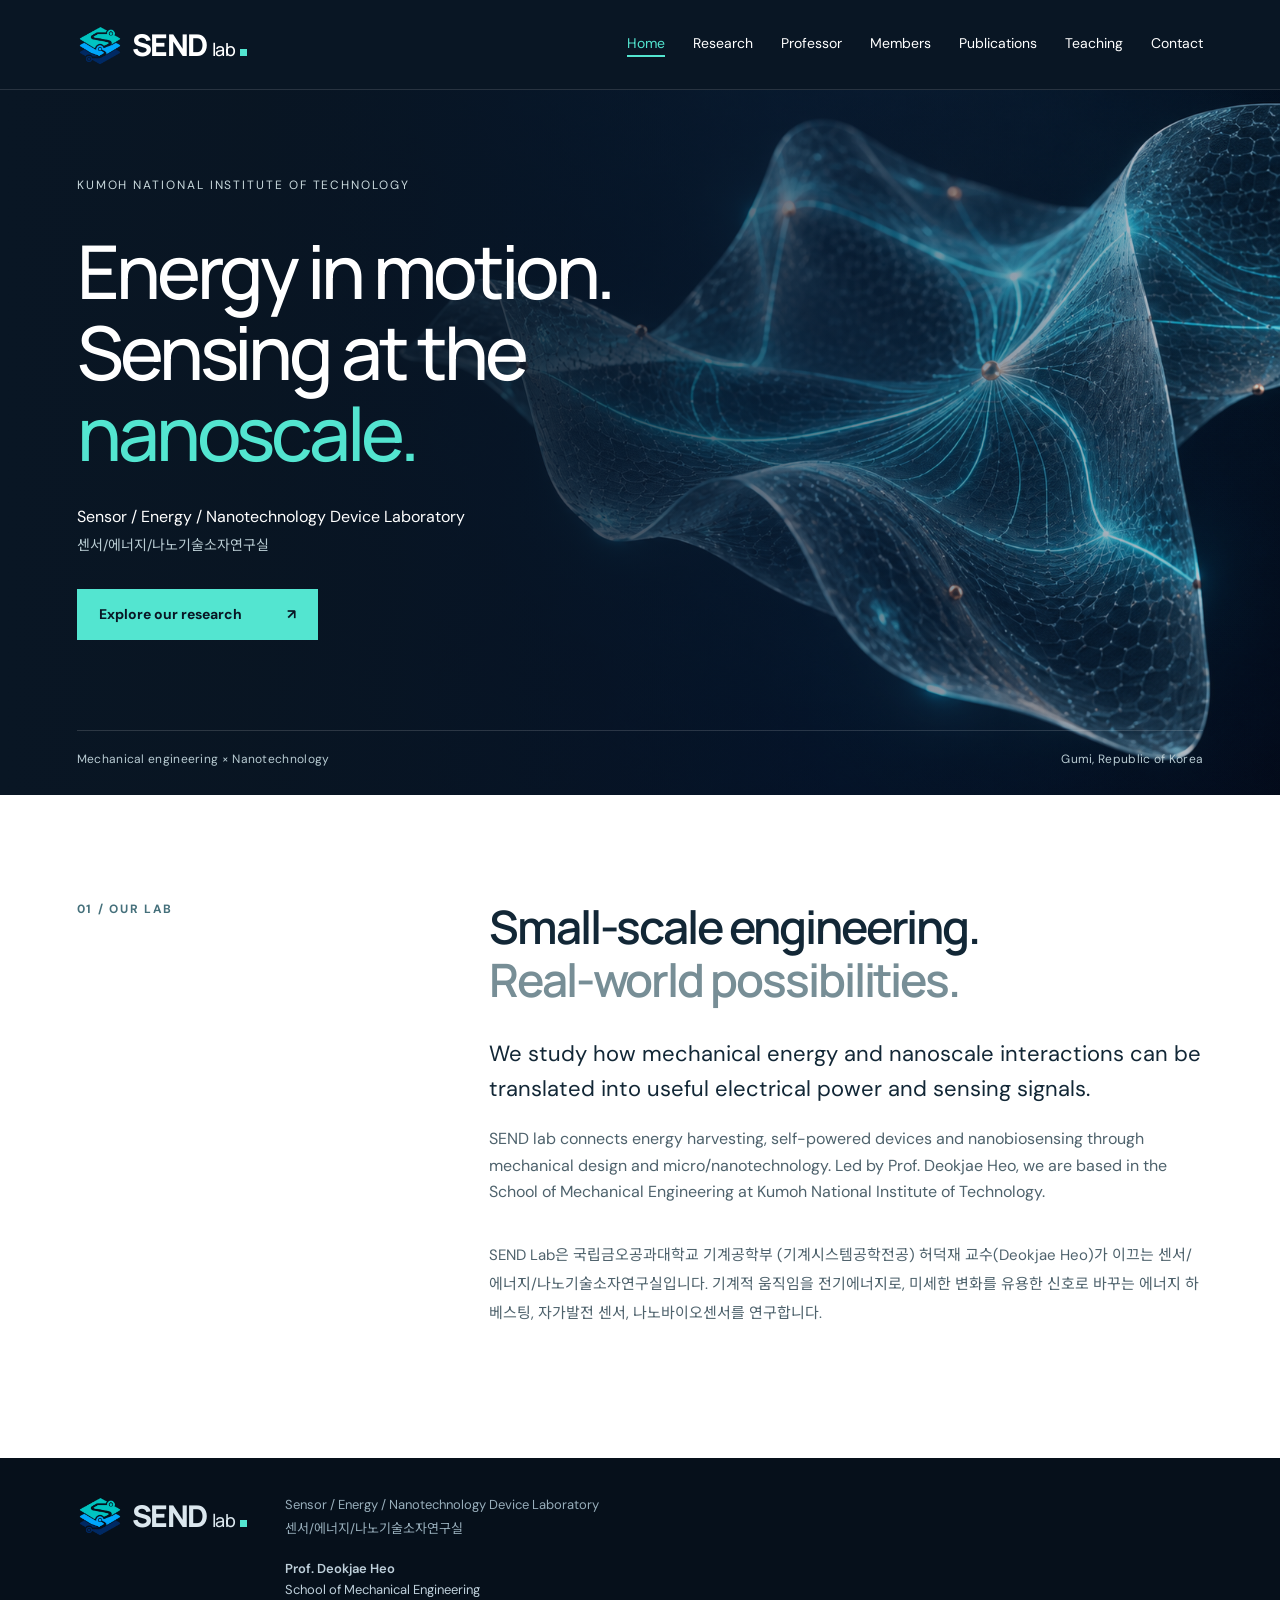
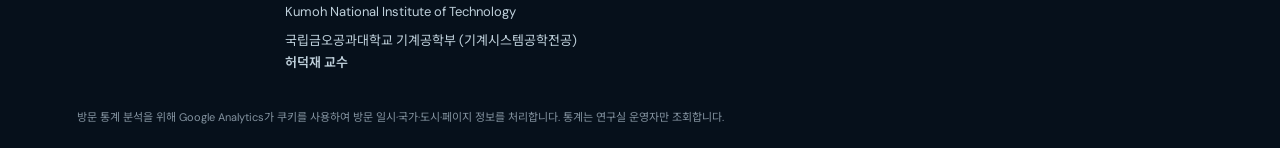
==== commit 4340f077: "Add private visit analytics and a subtle footer notice Connect the public pages to the owner-only Go" ====
--- a/index.html
+++ b/index.html
@@ -3,5 +3,5 @@
 <html lang="en"><head><meta charset="utf-8"/><meta content="width=device-width, initial-scale=1" name="viewport"/>
 <title>SEND Lab | 허덕재 교수 · Deokjae Heo | 금오공과대학교</title><meta content="국립금오공과대학교 기계공학부 (기계시스템공학전공) 허덕재 교수(Deokjae Heo)의 SEND Lab. 에너지 하베스팅, 자가발전 센서, 나노바이오센서를 연구하는 센서/에너지/나노기술소자연구실입니다." name="description"/>
 <link href="send-lab-logo.png" rel="icon" type="image/png"/><link href="site.css" rel="stylesheet"/><link href="updates.css" rel="stylesheet"/>
-<link href="https://deokjaeheo.github.io/" rel="canonical"/><meta content="SEND Lab | 허덕재 교수 · Deokjae Heo | 금오공과대학교" property="og:title"/><meta content="국립금오공과대학교 기계공학부 (기계시스템공학전공) 허덕재 교수(Deokjae Heo)의 SEND Lab. 에너지 하베스팅, 자가발전 센서, 나노바이오센서를 연구하는 센서/에너지/나노기술소자연구실입니다." property="og:description"/><meta content="https://deokjaeheo.github.io/" property="og:url"/><meta content="website" property="og:type"/><meta content="SEND Lab" property="og:site_name"/><meta content="https://deokjaeheo.github.io/send-lab-logo.png" property="og:image"/><meta content="SEND Lab logo" property="og:image:alt"/><script data-search-identity="" type="application/ld+json">{"@context":"https://schema.org","@graph":[{"@type":"ResearchOrganization","@id":"https://deokjaeheo.github.io/#send-lab","name":"SEND Lab","alternateName":["Sensor / Energy / Nanotechnology Device Laboratory","센서/에너지/나노기술소자연구실"],"url":"https://deokjaeheo.github.io/","logo":"https://deokjaeheo.github.io/send-lab-logo.png","parentOrganization":{"@type":"CollegeOrUniversity","name":"Kumoh National Institute of Technology","alternateName":"국립금오공과대학교"}},{"@type":"Person","@id":"https://deokjaeheo.github.io/professor.html#deokjae-heo","name":"Deokjae Heo","alternateName":"허덕재","jobTitle":"Assistant Professor","url":"https://deokjaeheo.github.io/professor.html","image":"https://deokjaeheo.github.io/deokjae-heo.png","worksFor":{"@type":"CollegeOrUniversity","name":"Kumoh National Institute of Technology","alternateName":"국립금오공과대학교","department":{"@type":"Organization","name":"School of Mechanical Engineering"}},"memberOf":{"@id":"https://deokjaeheo.github.io/#send-lab"},"sameAs":["https://scholar.google.com/citations?user=-ATOsVMAAAAJ&hl=en"]}]}</script><meta content="ZCUrHLigR-vk1NYwcFVq_-d4qjWVT8IZO86B0qcIZU8" name="google-site-verification"/></head><body><div class="public-site page-index" id="top"><a class="skip" href="#main">Skip to content</a><header class="header"><a aria-label="SEND lab home" class="logo" href="index.html"><img alt="" height="46" src="send-lab-logo.png" width="46"/><span class="wordmark">SEND<span>lab</span><i aria-hidden="true"></i></span></a><nav aria-label="Main navigation"><a aria-current="page" href="index.html">Home</a><a href="research.html">Research</a><a href="professor.html">Professor</a><a href="members.html">Members</a><a href="publications.html">Publications</a><a href="teaching.html">Teaching</a><a href="contact.html">Contact</a></nav></header><main id="main"><div style='--hero-image:url("send-hero.png")'><section class="hero" id="home"><div aria-label="Conceptual visualization of a nanoscale membrane and electrical energy" class="hero-art" role="img"></div><div class="hero-inner"><p class="eyebrow">KUMOH NATIONAL INSTITUTE OF TECHNOLOGY</p><h1>Energy in motion.<br/>Sensing at the<br/><em>nanoscale.</em></h1><p class="lab-name">Sensor / Energy / Nanotechnology Device Laboratory</p><p class="hero-ko" lang="ko">센서/에너지/나노기술소자연구실</p><a class="button" href="research.html">Explore our research <span>↗</span></a></div><div class="hero-bottom"><span>Mechanical engineering × Nanotechnology</span><span>Gumi, Republic of Korea</span></div></section><section class="intro section"><div class="section-label">01 / OUR LAB</div><div><h2>Small-scale engineering.<br/><span class="muted">Real-world possibilities.</span></h2><p class="lead">We study how mechanical energy and nanoscale interactions can be translated into useful electrical power and sensing signals.</p><p>SEND lab connects energy harvesting, self-powered devices and nanobiosensing through mechanical design and micro/nanotechnology. Led by Prof. Deokjae Heo, we are based in the School of Mechanical Engineering at Kumoh National Institute of Technology.</p><p class="korean" lang="ko">SEND Lab은 국립금오공과대학교 기계공학부 (기계시스템공학전공) 허덕재 교수(Deokjae Heo)가 이끄는 센서/에너지/나노기술소자연구실입니다. 기계적 움직임을 전기에너지로, 미세한 변화를 유용한 신호로 바꾸는 에너지 하베스팅, 자가발전 센서, 나노바이오센서를 연구합니다.</p></div></section></div></main><footer><a aria-label="SEND lab home" class="logo" href="index.html"><img alt="" height="46" src="send-lab-logo.png" width="46"/><span class="wordmark">SEND<span>lab</span><i aria-hidden="true"></i></span></a><div class="footer-details"><p>Sensor / Energy / Nanotechnology Device Laboratory<br/>센서/에너지/나노기술소자연구실</p><div class="footer-affiliation"><p><strong>Prof. Deokjae Heo</strong><br/>School of Mechanical Engineering<br/>Kumoh National Institute of Technology</p><p lang="ko">국립금오공과대학교 기계공학부 (기계시스템공학전공)<br/><strong>허덕재 교수</strong></p></div></div></footer></div></body></html>
+<link href="https://deokjaeheo.github.io/" rel="canonical"/><meta content="SEND Lab | 허덕재 교수 · Deokjae Heo | 금오공과대학교" property="og:title"/><meta content="국립금오공과대학교 기계공학부 (기계시스템공학전공) 허덕재 교수(Deokjae Heo)의 SEND Lab. 에너지 하베스팅, 자가발전 센서, 나노바이오센서를 연구하는 센서/에너지/나노기술소자연구실입니다." property="og:description"/><meta content="https://deokjaeheo.github.io/" property="og:url"/><meta content="website" property="og:type"/><meta content="SEND Lab" property="og:site_name"/><meta content="https://deokjaeheo.github.io/send-lab-logo.png" property="og:image"/><meta content="SEND Lab logo" property="og:image:alt"/><script data-search-identity="" type="application/ld+json">{"@context":"https://schema.org","@graph":[{"@type":"ResearchOrganization","@id":"https://deokjaeheo.github.io/#send-lab","name":"SEND Lab","alternateName":["Sensor / Energy / Nanotechnology Device Laboratory","센서/에너지/나노기술소자연구실"],"url":"https://deokjaeheo.github.io/","logo":"https://deokjaeheo.github.io/send-lab-logo.png","parentOrganization":{"@type":"CollegeOrUniversity","name":"Kumoh National Institute of Technology","alternateName":"국립금오공과대학교"}},{"@type":"Person","@id":"https://deokjaeheo.github.io/professor.html#deokjae-heo","name":"Deokjae Heo","alternateName":"허덕재","jobTitle":"Assistant Professor","url":"https://deokjaeheo.github.io/professor.html","image":"https://deokjaeheo.github.io/deokjae-heo.png","worksFor":{"@type":"CollegeOrUniversity","name":"Kumoh National Institute of Technology","alternateName":"국립금오공과대학교","department":{"@type":"Organization","name":"School of Mechanical Engineering"}},"memberOf":{"@id":"https://deokjaeheo.github.io/#send-lab"},"sameAs":["https://scholar.google.com/citations?user=-ATOsVMAAAAJ&hl=en"]}]}</script><meta content="ZCUrHLigR-vk1NYwcFVq_-d4qjWVT8IZO86B0qcIZU8" name="google-site-verification"/><script defer src="analytics.js"></script></head><body><div class="public-site page-index" id="top"><a class="skip" href="#main">Skip to content</a><header class="header"><a aria-label="SEND lab home" class="logo" href="index.html"><img alt="" height="46" src="send-lab-logo.png" width="46"/><span class="wordmark">SEND<span>lab</span><i aria-hidden="true"></i></span></a><nav aria-label="Main navigation"><a aria-current="page" href="index.html">Home</a><a href="research.html">Research</a><a href="professor.html">Professor</a><a href="members.html">Members</a><a href="publications.html">Publications</a><a href="teaching.html">Teaching</a><a href="contact.html">Contact</a></nav></header><main id="main"><div style='--hero-image:url("send-hero.png")'><section class="hero" id="home"><div aria-label="Conceptual visualization of a nanoscale membrane and electrical energy" class="hero-art" role="img"></div><div class="hero-inner"><p class="eyebrow">KUMOH NATIONAL INSTITUTE OF TECHNOLOGY</p><h1>Energy in motion.<br/>Sensing at the<br/><em>nanoscale.</em></h1><p class="lab-name">Sensor / Energy / Nanotechnology Device Laboratory</p><p class="hero-ko" lang="ko">센서/에너지/나노기술소자연구실</p><a class="button" href="research.html">Explore our research <span>↗</span></a></div><div class="hero-bottom"><span>Mechanical engineering × Nanotechnology</span><span>Gumi, Republic of Korea</span></div></section><section class="intro section"><div class="section-label">01 / OUR LAB</div><div><h2>Small-scale engineering.<br/><span class="muted">Real-world possibilities.</span></h2><p class="lead">We study how mechanical energy and nanoscale interactions can be translated into useful electrical power and sensing signals.</p><p>SEND lab connects energy harvesting, self-powered devices and nanobiosensing through mechanical design and micro/nanotechnology. Led by Prof. Deokjae Heo, we are based in the School of Mechanical Engineering at Kumoh National Institute of Technology.</p><p class="korean" lang="ko">SEND Lab은 국립금오공과대학교 기계공학부 (기계시스템공학전공) 허덕재 교수(Deokjae Heo)가 이끄는 센서/에너지/나노기술소자연구실입니다. 기계적 움직임을 전기에너지로, 미세한 변화를 유용한 신호로 바꾸는 에너지 하베스팅, 자가발전 센서, 나노바이오센서를 연구합니다.</p></div></section></div></main><footer><a aria-label="SEND lab home" class="logo" href="index.html"><img alt="" height="46" src="send-lab-logo.png" width="46"/><span class="wordmark">SEND<span>lab</span><i aria-hidden="true"></i></span></a><div class="footer-details"><p>Sensor / Energy / Nanotechnology Device Laboratory<br/>센서/에너지/나노기술소자연구실</p><div class="footer-affiliation"><p><strong>Prof. Deokjae Heo</strong><br/>School of Mechanical Engineering<br/>Kumoh National Institute of Technology</p><p lang="ko">국립금오공과대학교 기계공학부 (기계시스템공학전공)<br/><strong>허덕재 교수</strong></p></div></div></footer><div class="privacy-footer"><p lang="ko">방문 통계 분석을 위해 Google Analytics가 쿠키를 사용하여 방문 일시·국가·도시·페이지 정보를 처리합니다. 통계는 연구실 운영자만 조회합니다.</p></div></div></body></html>
 
--- a/updates.css
+++ b/updates.css
@@ -24,3 +24,16 @@
 @media(max-width:760px){.journal-covers{padding:18px}.cover-grid{grid-template-columns:1fr;gap:16px}.cover-card{grid-template-columns:64px minmax(0,1fr);gap:16px}.cover-image-link img{max-height:85px}.cover-card h3{font-size:14px}.cover-kind{margin-bottom:3px}.journal-covers>h2{font-size:19px}.journal-covers>h2>span{font-size:12px;margin-left:10px}}
 .publication-tabs{display:flex;gap:0;border-bottom:1px solid var(--line);margin:38px 0 28px}.publication-tabs a{padding:16px 26px;font-size:20px;font-weight:600;border-bottom:3px solid transparent!important}.publication-tabs a span{font-size:13px;font-weight:400;margin-left:9px;color:var(--gray)}.publication-tabs a[aria-selected=true]{color:#087c79;background:#eff8f7;border-bottom-color:#148d87!important}.publication-tabs a:hover{color:#087c79}.publication-tabs a:focus-visible,.publication-panel:focus-visible{outline:2px solid #148d87;outline-offset:4px}.publication-panel[hidden]{display:none}.publication-jumps{display:flex;flex-wrap:wrap;gap:10px 24px;margin:0 0 25px}.publication-jumps a{font-size:13px;color:#426572;padding:5px 0;border-bottom:1px solid #aac5cd!important}.publication-jumps a:hover{color:#087c79}.publication-group{margin-top:52px;scroll-margin-top:30px}.publication-group-heading{display:flex;align-items:flex-start;justify-content:space-between;gap:20px;padding-bottom:22px;border-bottom:2px solid #1b5562}.publication-group-heading h2{font-size:27px;letter-spacing:-.025em;margin:0;line-height:1.35}.publication-group-heading h2>span{display:block;font-size:13px;font-weight:400;letter-spacing:0;color:#5f7882;margin-top:8px}.record-count{font-size:23px;color:#447a82;font-family:Manrope,sans-serif}.page-publications .list-note{font-size:13px;line-height:1.9}.page-publications .paper,.patent-entry{min-width:0}.page-publications .paper>div,.patent-entry>div{min-width:0}.page-publications .paper h3,.patent-entry h3{overflow-wrap:anywhere}.submitted-paper{grid-template-columns:40px minmax(0,1fr)}.patent-entry{display:grid;grid-template-columns:40px minmax(0,1fr);gap:26px;padding:28px 0;border-bottom:1px solid var(--line)}.patent-entry h3{font-size:20px;font-weight:500;margin:10px 0 14px}.patent-entry .journal{font-size:13px;color:#527984;margin-bottom:8px}.patent-entry .authors{font-size:13px;line-height:1.8;color:#586d78;margin:0}.patent-inventors-ko{display:block;font-size:12px;margin-top:5px}.patent-entry h3 .ko-translation{font-size:14px!important;margin-top:8px}
 @media(max-width:760px){.public-site footer{flex-direction:column;gap:25px}.footer-details{width:100%}.honor-entry{gap:12px}.publication-tabs a{padding:13px 20px;font-size:19px}.publication-group-heading h2{font-size:23px}.publication-group{margin-top:40px}.patent-entry,.submitted-paper{grid-template-columns:22px minmax(0,1fr);gap:12px}.patent-entry h3{font-size:17px}.publication-jumps{column-gap:18px}.record-count{font-size:20px}}
+
+/* Discreet, readable privacy notice at the very bottom of each page. */
+.privacy-footer{padding:0 6% 20px;background:#06101b;color:#83929f}
+.privacy-footer p{margin:0;font-size:11px;line-height:1.8}
+.privacy-content{max-width:960px;width:100%;padding-top:70px;padding-bottom:80px}
+.privacy-content h2{font-size:22px;letter-spacing:-.02em;line-height:1.4;margin:38px 0 16px}
+.privacy-content p{font-size:15px;line-height:1.9;color:#4e626c}
+.privacy-content a{overflow-wrap:anywhere;text-underline-offset:3px}
+.privacy-preferences{padding:22px;background:var(--paper);border:1px solid var(--line)}
+.privacy-preferences p{margin-bottom:12px}
+.privacy-preferences button{font:inherit;font-size:14px;color:var(--ink);background:white;border:1px solid #81959e;border-radius:3px;padding:10px 16px;cursor:pointer}
+.privacy-preferences button:focus-visible{outline:3px solid #159e8d;outline-offset:4px}
+.privacy-english{border-top:1px solid var(--line);margin-top:45px}
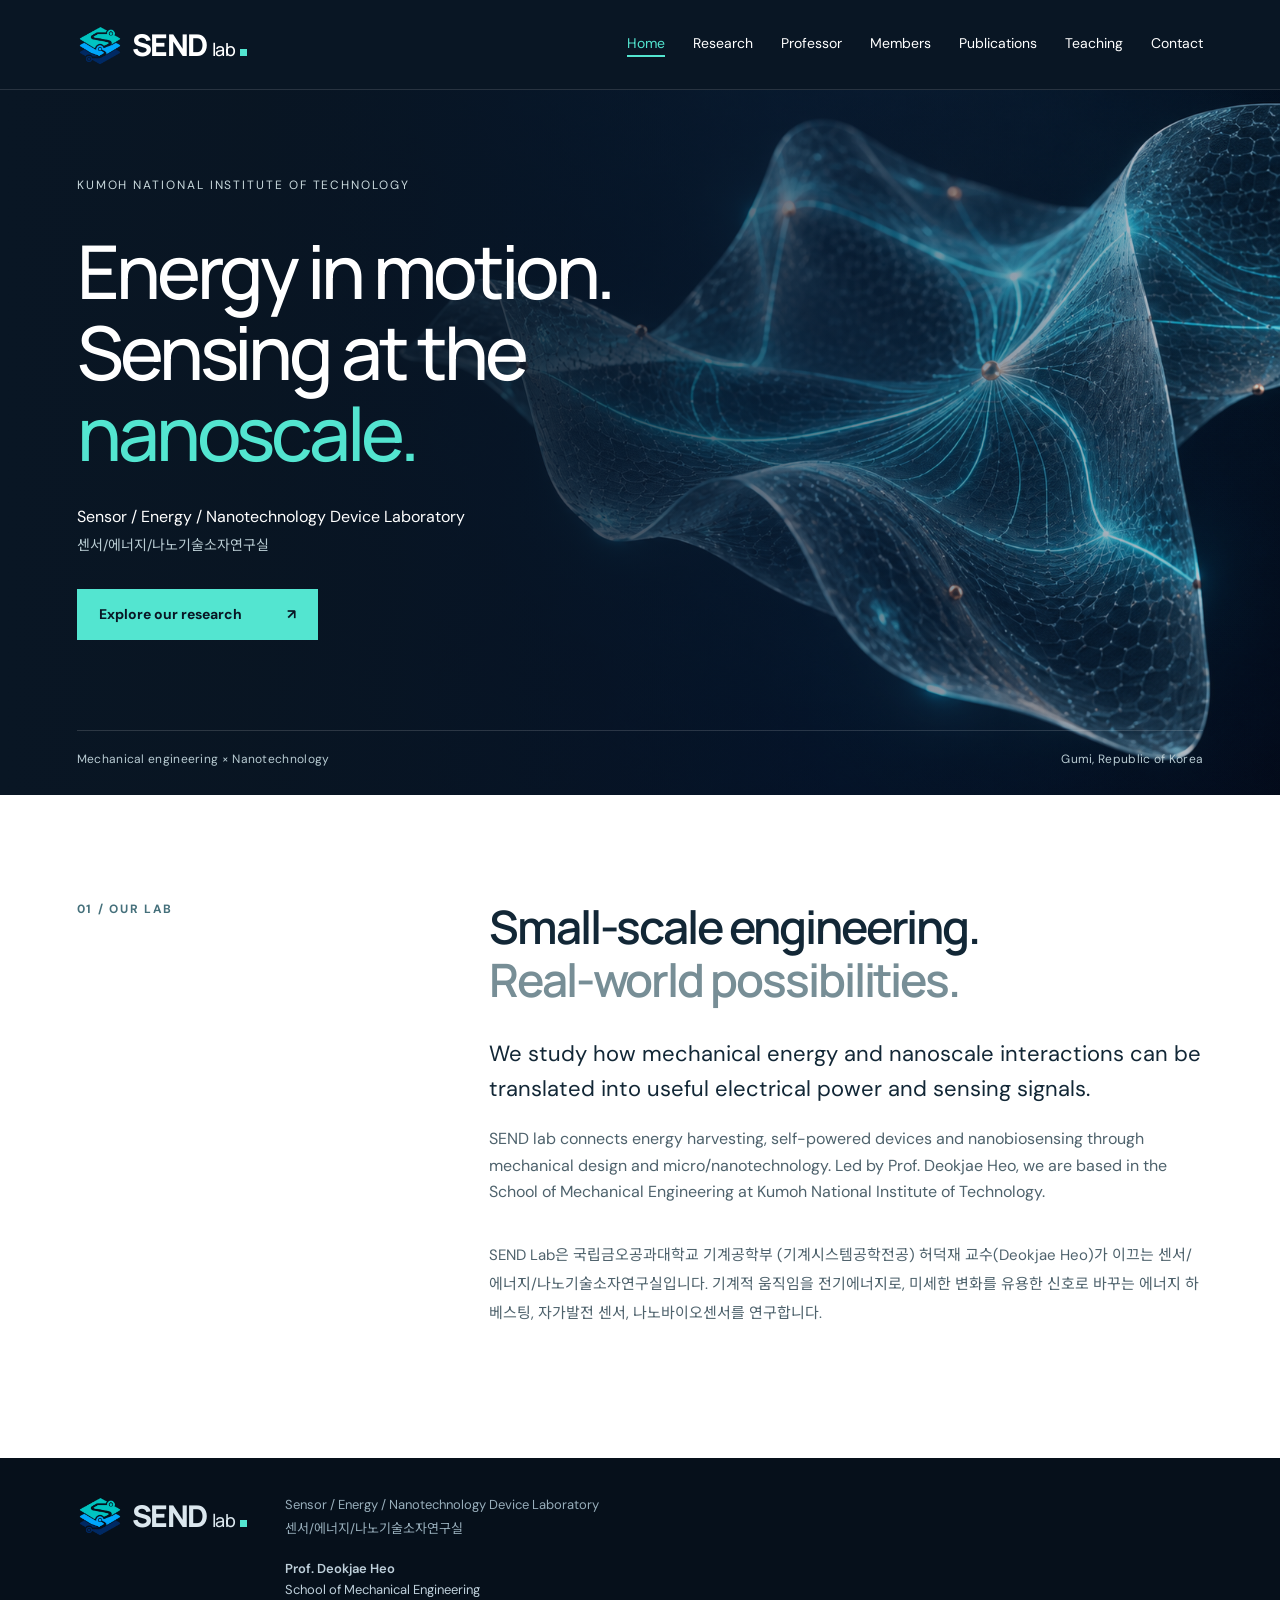
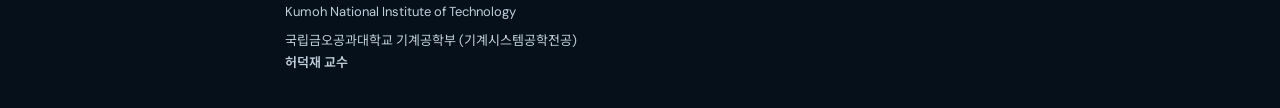
==== commit 389a357d: "Remove footer notice at site owner request Remove the analytics notice from the bottom of every page" ====
--- a/index.html
+++ b/index.html
@@ -3,5 +3,5 @@
 <html lang="en"><head><meta charset="utf-8"/><meta content="width=device-width, initial-scale=1" name="viewport"/>
 <title>SEND Lab | 허덕재 교수 · Deokjae Heo | 금오공과대학교</title><meta content="국립금오공과대학교 기계공학부 (기계시스템공학전공) 허덕재 교수(Deokjae Heo)의 SEND Lab. 에너지 하베스팅, 자가발전 센서, 나노바이오센서를 연구하는 센서/에너지/나노기술소자연구실입니다." name="description"/>
 <link href="send-lab-logo.png" rel="icon" type="image/png"/><link href="site.css" rel="stylesheet"/><link href="updates.css" rel="stylesheet"/>
-<link href="https://deokjaeheo.github.io/" rel="canonical"/><meta content="SEND Lab | 허덕재 교수 · Deokjae Heo | 금오공과대학교" property="og:title"/><meta content="국립금오공과대학교 기계공학부 (기계시스템공학전공) 허덕재 교수(Deokjae Heo)의 SEND Lab. 에너지 하베스팅, 자가발전 센서, 나노바이오센서를 연구하는 센서/에너지/나노기술소자연구실입니다." property="og:description"/><meta content="https://deokjaeheo.github.io/" property="og:url"/><meta content="website" property="og:type"/><meta content="SEND Lab" property="og:site_name"/><meta content="https://deokjaeheo.github.io/send-lab-logo.png" property="og:image"/><meta content="SEND Lab logo" property="og:image:alt"/><script data-search-identity="" type="application/ld+json">{"@context":"https://schema.org","@graph":[{"@type":"ResearchOrganization","@id":"https://deokjaeheo.github.io/#send-lab","name":"SEND Lab","alternateName":["Sensor / Energy / Nanotechnology Device Laboratory","센서/에너지/나노기술소자연구실"],"url":"https://deokjaeheo.github.io/","logo":"https://deokjaeheo.github.io/send-lab-logo.png","parentOrganization":{"@type":"CollegeOrUniversity","name":"Kumoh National Institute of Technology","alternateName":"국립금오공과대학교"}},{"@type":"Person","@id":"https://deokjaeheo.github.io/professor.html#deokjae-heo","name":"Deokjae Heo","alternateName":"허덕재","jobTitle":"Assistant Professor","url":"https://deokjaeheo.github.io/professor.html","image":"https://deokjaeheo.github.io/deokjae-heo.png","worksFor":{"@type":"CollegeOrUniversity","name":"Kumoh National Institute of Technology","alternateName":"국립금오공과대학교","department":{"@type":"Organization","name":"School of Mechanical Engineering"}},"memberOf":{"@id":"https://deokjaeheo.github.io/#send-lab"},"sameAs":["https://scholar.google.com/citations?user=-ATOsVMAAAAJ&hl=en"]}]}</script><meta content="ZCUrHLigR-vk1NYwcFVq_-d4qjWVT8IZO86B0qcIZU8" name="google-site-verification"/><script defer src="analytics.js"></script></head><body><div class="public-site page-index" id="top"><a class="skip" href="#main">Skip to content</a><header class="header"><a aria-label="SEND lab home" class="logo" href="index.html"><img alt="" height="46" src="send-lab-logo.png" width="46"/><span class="wordmark">SEND<span>lab</span><i aria-hidden="true"></i></span></a><nav aria-label="Main navigation"><a aria-current="page" href="index.html">Home</a><a href="research.html">Research</a><a href="professor.html">Professor</a><a href="members.html">Members</a><a href="publications.html">Publications</a><a href="teaching.html">Teaching</a><a href="contact.html">Contact</a></nav></header><main id="main"><div style='--hero-image:url("send-hero.png")'><section class="hero" id="home"><div aria-label="Conceptual visualization of a nanoscale membrane and electrical energy" class="hero-art" role="img"></div><div class="hero-inner"><p class="eyebrow">KUMOH NATIONAL INSTITUTE OF TECHNOLOGY</p><h1>Energy in motion.<br/>Sensing at the<br/><em>nanoscale.</em></h1><p class="lab-name">Sensor / Energy / Nanotechnology Device Laboratory</p><p class="hero-ko" lang="ko">센서/에너지/나노기술소자연구실</p><a class="button" href="research.html">Explore our research <span>↗</span></a></div><div class="hero-bottom"><span>Mechanical engineering × Nanotechnology</span><span>Gumi, Republic of Korea</span></div></section><section class="intro section"><div class="section-label">01 / OUR LAB</div><div><h2>Small-scale engineering.<br/><span class="muted">Real-world possibilities.</span></h2><p class="lead">We study how mechanical energy and nanoscale interactions can be translated into useful electrical power and sensing signals.</p><p>SEND lab connects energy harvesting, self-powered devices and nanobiosensing through mechanical design and micro/nanotechnology. Led by Prof. Deokjae Heo, we are based in the School of Mechanical Engineering at Kumoh National Institute of Technology.</p><p class="korean" lang="ko">SEND Lab은 국립금오공과대학교 기계공학부 (기계시스템공학전공) 허덕재 교수(Deokjae Heo)가 이끄는 센서/에너지/나노기술소자연구실입니다. 기계적 움직임을 전기에너지로, 미세한 변화를 유용한 신호로 바꾸는 에너지 하베스팅, 자가발전 센서, 나노바이오센서를 연구합니다.</p></div></section></div></main><footer><a aria-label="SEND lab home" class="logo" href="index.html"><img alt="" height="46" src="send-lab-logo.png" width="46"/><span class="wordmark">SEND<span>lab</span><i aria-hidden="true"></i></span></a><div class="footer-details"><p>Sensor / Energy / Nanotechnology Device Laboratory<br/>센서/에너지/나노기술소자연구실</p><div class="footer-affiliation"><p><strong>Prof. Deokjae Heo</strong><br/>School of Mechanical Engineering<br/>Kumoh National Institute of Technology</p><p lang="ko">국립금오공과대학교 기계공학부 (기계시스템공학전공)<br/><strong>허덕재 교수</strong></p></div></div></footer><div class="privacy-footer"><p lang="ko">방문 통계 분석을 위해 Google Analytics가 쿠키를 사용하여 방문 일시·국가·도시·페이지 정보를 처리합니다. 통계는 연구실 운영자만 조회합니다.</p></div></div></body></html>
+<link href="https://deokjaeheo.github.io/" rel="canonical"/><meta content="SEND Lab | 허덕재 교수 · Deokjae Heo | 금오공과대학교" property="og:title"/><meta content="국립금오공과대학교 기계공학부 (기계시스템공학전공) 허덕재 교수(Deokjae Heo)의 SEND Lab. 에너지 하베스팅, 자가발전 센서, 나노바이오센서를 연구하는 센서/에너지/나노기술소자연구실입니다." property="og:description"/><meta content="https://deokjaeheo.github.io/" property="og:url"/><meta content="website" property="og:type"/><meta content="SEND Lab" property="og:site_name"/><meta content="https://deokjaeheo.github.io/send-lab-logo.png" property="og:image"/><meta content="SEND Lab logo" property="og:image:alt"/><script data-search-identity="" type="application/ld+json">{"@context":"https://schema.org","@graph":[{"@type":"ResearchOrganization","@id":"https://deokjaeheo.github.io/#send-lab","name":"SEND Lab","alternateName":["Sensor / Energy / Nanotechnology Device Laboratory","센서/에너지/나노기술소자연구실"],"url":"https://deokjaeheo.github.io/","logo":"https://deokjaeheo.github.io/send-lab-logo.png","parentOrganization":{"@type":"CollegeOrUniversity","name":"Kumoh National Institute of Technology","alternateName":"국립금오공과대학교"}},{"@type":"Person","@id":"https://deokjaeheo.github.io/professor.html#deokjae-heo","name":"Deokjae Heo","alternateName":"허덕재","jobTitle":"Assistant Professor","url":"https://deokjaeheo.github.io/professor.html","image":"https://deokjaeheo.github.io/deokjae-heo.png","worksFor":{"@type":"CollegeOrUniversity","name":"Kumoh National Institute of Technology","alternateName":"국립금오공과대학교","department":{"@type":"Organization","name":"School of Mechanical Engineering"}},"memberOf":{"@id":"https://deokjaeheo.github.io/#send-lab"},"sameAs":["https://scholar.google.com/citations?user=-ATOsVMAAAAJ&hl=en"]}]}</script><meta content="ZCUrHLigR-vk1NYwcFVq_-d4qjWVT8IZO86B0qcIZU8" name="google-site-verification"/><script defer src="analytics.js"></script></head><body><div class="public-site page-index" id="top"><a class="skip" href="#main">Skip to content</a><header class="header"><a aria-label="SEND lab home" class="logo" href="index.html"><img alt="" height="46" src="send-lab-logo.png" width="46"/><span class="wordmark">SEND<span>lab</span><i aria-hidden="true"></i></span></a><nav aria-label="Main navigation"><a aria-current="page" href="index.html">Home</a><a href="research.html">Research</a><a href="professor.html">Professor</a><a href="members.html">Members</a><a href="publications.html">Publications</a><a href="teaching.html">Teaching</a><a href="contact.html">Contact</a></nav></header><main id="main"><div style='--hero-image:url("send-hero.png")'><section class="hero" id="home"><div aria-label="Conceptual visualization of a nanoscale membrane and electrical energy" class="hero-art" role="img"></div><div class="hero-inner"><p class="eyebrow">KUMOH NATIONAL INSTITUTE OF TECHNOLOGY</p><h1>Energy in motion.<br/>Sensing at the<br/><em>nanoscale.</em></h1><p class="lab-name">Sensor / Energy / Nanotechnology Device Laboratory</p><p class="hero-ko" lang="ko">센서/에너지/나노기술소자연구실</p><a class="button" href="research.html">Explore our research <span>↗</span></a></div><div class="hero-bottom"><span>Mechanical engineering × Nanotechnology</span><span>Gumi, Republic of Korea</span></div></section><section class="intro section"><div class="section-label">01 / OUR LAB</div><div><h2>Small-scale engineering.<br/><span class="muted">Real-world possibilities.</span></h2><p class="lead">We study how mechanical energy and nanoscale interactions can be translated into useful electrical power and sensing signals.</p><p>SEND lab connects energy harvesting, self-powered devices and nanobiosensing through mechanical design and micro/nanotechnology. Led by Prof. Deokjae Heo, we are based in the School of Mechanical Engineering at Kumoh National Institute of Technology.</p><p class="korean" lang="ko">SEND Lab은 국립금오공과대학교 기계공학부 (기계시스템공학전공) 허덕재 교수(Deokjae Heo)가 이끄는 센서/에너지/나노기술소자연구실입니다. 기계적 움직임을 전기에너지로, 미세한 변화를 유용한 신호로 바꾸는 에너지 하베스팅, 자가발전 센서, 나노바이오센서를 연구합니다.</p></div></section></div></main><footer><a aria-label="SEND lab home" class="logo" href="index.html"><img alt="" height="46" src="send-lab-logo.png" width="46"/><span class="wordmark">SEND<span>lab</span><i aria-hidden="true"></i></span></a><div class="footer-details"><p>Sensor / Energy / Nanotechnology Device Laboratory<br/>센서/에너지/나노기술소자연구실</p><div class="footer-affiliation"><p><strong>Prof. Deokjae Heo</strong><br/>School of Mechanical Engineering<br/>Kumoh National Institute of Technology</p><p lang="ko">국립금오공과대학교 기계공학부 (기계시스템공학전공)<br/><strong>허덕재 교수</strong></p></div></div></footer></div></body></html>
 
--- a/updates.css
+++ b/updates.css
@@ -25,9 +25,6 @@
 .publication-tabs{display:flex;gap:0;border-bottom:1px solid var(--line);margin:38px 0 28px}.publication-tabs a{padding:16px 26px;font-size:20px;font-weight:600;border-bottom:3px solid transparent!important}.publication-tabs a span{font-size:13px;font-weight:400;margin-left:9px;color:var(--gray)}.publication-tabs a[aria-selected=true]{color:#087c79;background:#eff8f7;border-bottom-color:#148d87!important}.publication-tabs a:hover{color:#087c79}.publication-tabs a:focus-visible,.publication-panel:focus-visible{outline:2px solid #148d87;outline-offset:4px}.publication-panel[hidden]{display:none}.publication-jumps{display:flex;flex-wrap:wrap;gap:10px 24px;margin:0 0 25px}.publication-jumps a{font-size:13px;color:#426572;padding:5px 0;border-bottom:1px solid #aac5cd!important}.publication-jumps a:hover{color:#087c79}.publication-group{margin-top:52px;scroll-margin-top:30px}.publication-group-heading{display:flex;align-items:flex-start;justify-content:space-between;gap:20px;padding-bottom:22px;border-bottom:2px solid #1b5562}.publication-group-heading h2{font-size:27px;letter-spacing:-.025em;margin:0;line-height:1.35}.publication-group-heading h2>span{display:block;font-size:13px;font-weight:400;letter-spacing:0;color:#5f7882;margin-top:8px}.record-count{font-size:23px;color:#447a82;font-family:Manrope,sans-serif}.page-publications .list-note{font-size:13px;line-height:1.9}.page-publications .paper,.patent-entry{min-width:0}.page-publications .paper>div,.patent-entry>div{min-width:0}.page-publications .paper h3,.patent-entry h3{overflow-wrap:anywhere}.submitted-paper{grid-template-columns:40px minmax(0,1fr)}.patent-entry{display:grid;grid-template-columns:40px minmax(0,1fr);gap:26px;padding:28px 0;border-bottom:1px solid var(--line)}.patent-entry h3{font-size:20px;font-weight:500;margin:10px 0 14px}.patent-entry .journal{font-size:13px;color:#527984;margin-bottom:8px}.patent-entry .authors{font-size:13px;line-height:1.8;color:#586d78;margin:0}.patent-inventors-ko{display:block;font-size:12px;margin-top:5px}.patent-entry h3 .ko-translation{font-size:14px!important;margin-top:8px}
 @media(max-width:760px){.public-site footer{flex-direction:column;gap:25px}.footer-details{width:100%}.honor-entry{gap:12px}.publication-tabs a{padding:13px 20px;font-size:19px}.publication-group-heading h2{font-size:23px}.publication-group{margin-top:40px}.patent-entry,.submitted-paper{grid-template-columns:22px minmax(0,1fr);gap:12px}.patent-entry h3{font-size:17px}.publication-jumps{column-gap:18px}.record-count{font-size:20px}}
 
-/* Discreet, readable privacy notice at the very bottom of each page. */
-.privacy-footer{padding:0 6% 20px;background:#06101b;color:#83929f}
-.privacy-footer p{margin:0;font-size:11px;line-height:1.8}
 .privacy-content{max-width:960px;width:100%;padding-top:70px;padding-bottom:80px}
 .privacy-content h2{font-size:22px;letter-spacing:-.02em;line-height:1.4;margin:38px 0 16px}
 .privacy-content p{font-size:15px;line-height:1.9;color:#4e626c}
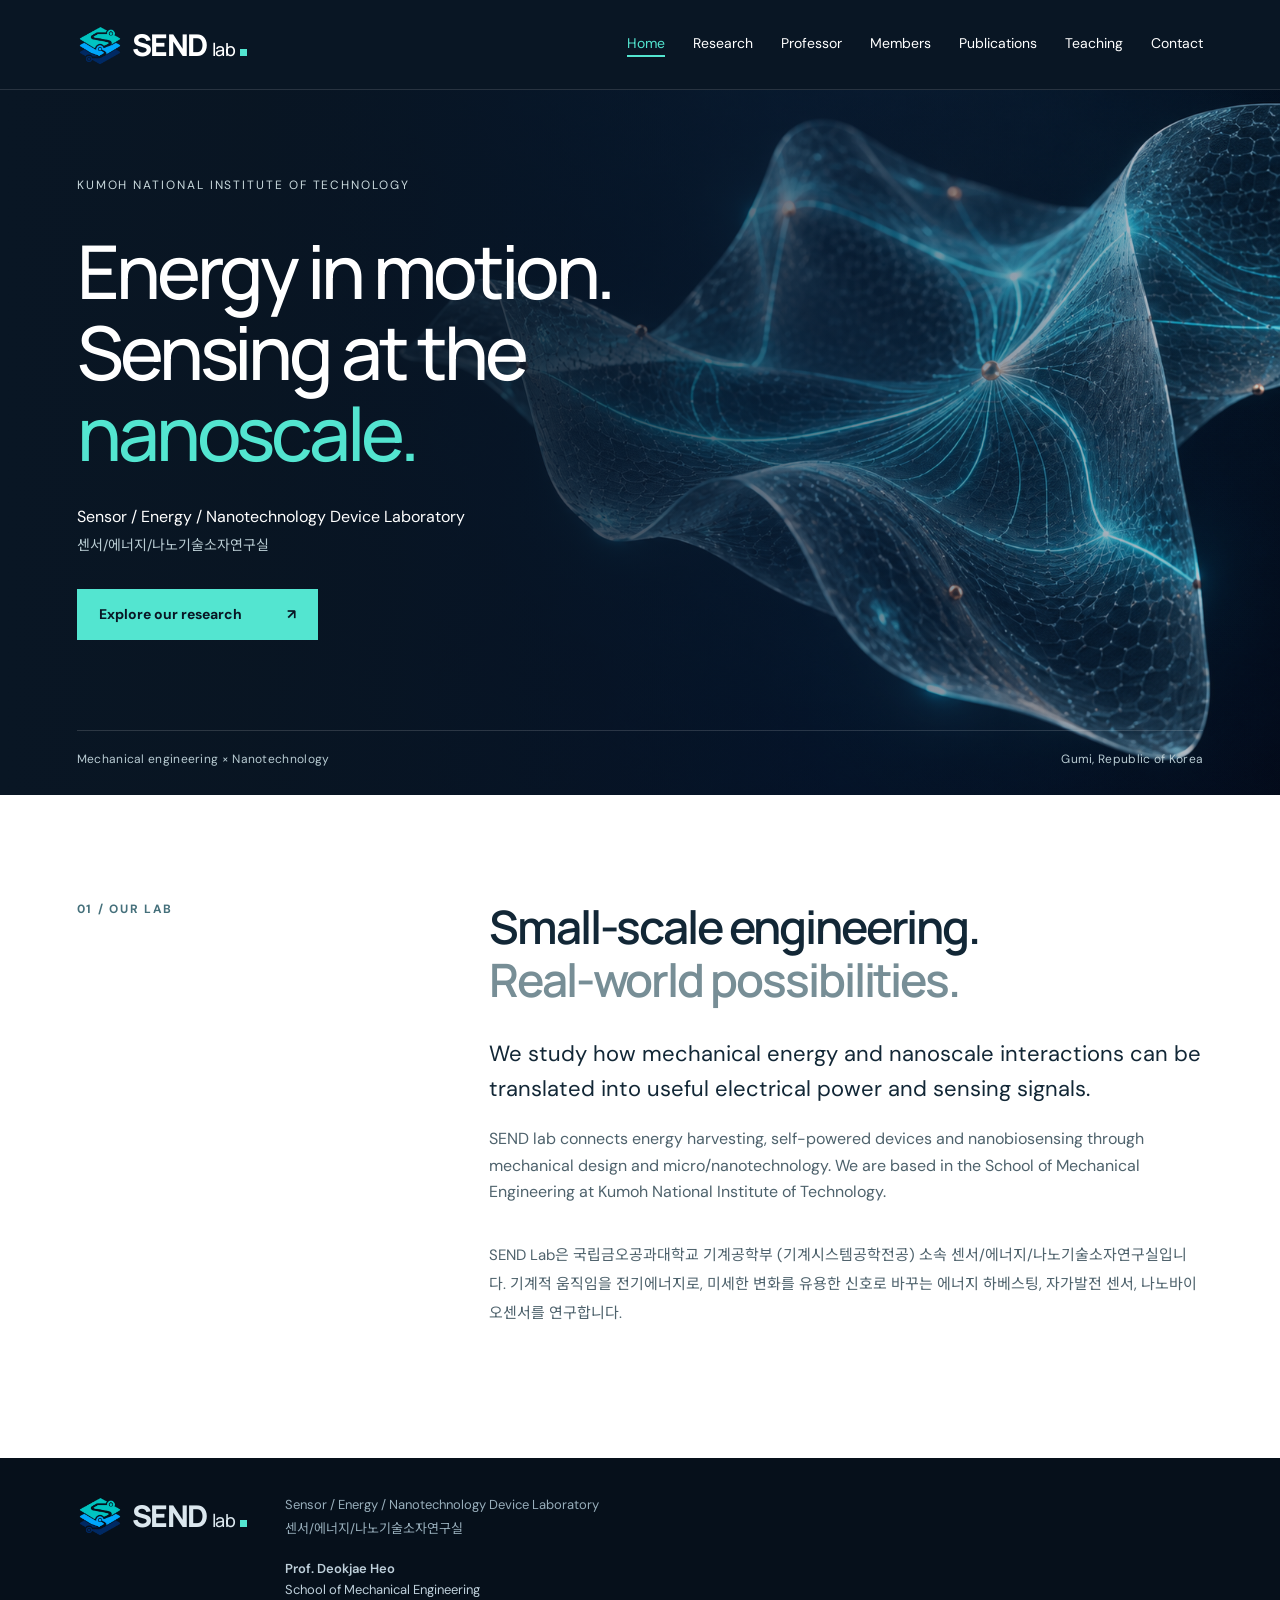
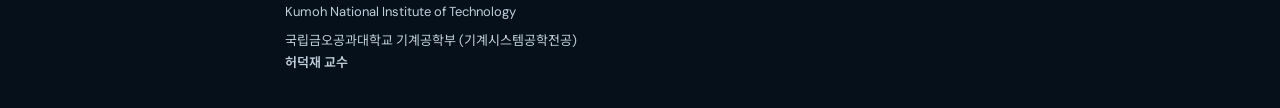
==== commit f45123b9: "Refine Home introduction and Research presentation Remove the professor name from the Home introduct" ====
--- a/index.html
+++ b/index.html
@@ -3,5 +3,5 @@
 <html lang="en"><head><meta charset="utf-8"/><meta content="width=device-width, initial-scale=1" name="viewport"/>
 <title>SEND Lab | 허덕재 교수 · Deokjae Heo | 금오공과대학교</title><meta content="국립금오공과대학교 기계공학부 (기계시스템공학전공) 허덕재 교수(Deokjae Heo)의 SEND Lab. 에너지 하베스팅, 자가발전 센서, 나노바이오센서를 연구하는 센서/에너지/나노기술소자연구실입니다." name="description"/>
 <link href="send-lab-logo.png" rel="icon" type="image/png"/><link href="site.css" rel="stylesheet"/><link href="updates.css" rel="stylesheet"/>
-<link href="https://deokjaeheo.github.io/" rel="canonical"/><meta content="SEND Lab | 허덕재 교수 · Deokjae Heo | 금오공과대학교" property="og:title"/><meta content="국립금오공과대학교 기계공학부 (기계시스템공학전공) 허덕재 교수(Deokjae Heo)의 SEND Lab. 에너지 하베스팅, 자가발전 센서, 나노바이오센서를 연구하는 센서/에너지/나노기술소자연구실입니다." property="og:description"/><meta content="https://deokjaeheo.github.io/" property="og:url"/><meta content="website" property="og:type"/><meta content="SEND Lab" property="og:site_name"/><meta content="https://deokjaeheo.github.io/send-lab-logo.png" property="og:image"/><meta content="SEND Lab logo" property="og:image:alt"/><script data-search-identity="" type="application/ld+json">{"@context":"https://schema.org","@graph":[{"@type":"ResearchOrganization","@id":"https://deokjaeheo.github.io/#send-lab","name":"SEND Lab","alternateName":["Sensor / Energy / Nanotechnology Device Laboratory","센서/에너지/나노기술소자연구실"],"url":"https://deokjaeheo.github.io/","logo":"https://deokjaeheo.github.io/send-lab-logo.png","parentOrganization":{"@type":"CollegeOrUniversity","name":"Kumoh National Institute of Technology","alternateName":"국립금오공과대학교"}},{"@type":"Person","@id":"https://deokjaeheo.github.io/professor.html#deokjae-heo","name":"Deokjae Heo","alternateName":"허덕재","jobTitle":"Assistant Professor","url":"https://deokjaeheo.github.io/professor.html","image":"https://deokjaeheo.github.io/deokjae-heo.png","worksFor":{"@type":"CollegeOrUniversity","name":"Kumoh National Institute of Technology","alternateName":"국립금오공과대학교","department":{"@type":"Organization","name":"School of Mechanical Engineering"}},"memberOf":{"@id":"https://deokjaeheo.github.io/#send-lab"},"sameAs":["https://scholar.google.com/citations?user=-ATOsVMAAAAJ&hl=en"]}]}</script><meta content="ZCUrHLigR-vk1NYwcFVq_-d4qjWVT8IZO86B0qcIZU8" name="google-site-verification"/><script defer src="analytics.js"></script></head><body><div class="public-site page-index" id="top"><a class="skip" href="#main">Skip to content</a><header class="header"><a aria-label="SEND lab home" class="logo" href="index.html"><img alt="" height="46" src="send-lab-logo.png" width="46"/><span class="wordmark">SEND<span>lab</span><i aria-hidden="true"></i></span></a><nav aria-label="Main navigation"><a aria-current="page" href="index.html">Home</a><a href="research.html">Research</a><a href="professor.html">Professor</a><a href="members.html">Members</a><a href="publications.html">Publications</a><a href="teaching.html">Teaching</a><a href="contact.html">Contact</a></nav></header><main id="main"><div style='--hero-image:url("send-hero.png")'><section class="hero" id="home"><div aria-label="Conceptual visualization of a nanoscale membrane and electrical energy" class="hero-art" role="img"></div><div class="hero-inner"><p class="eyebrow">KUMOH NATIONAL INSTITUTE OF TECHNOLOGY</p><h1>Energy in motion.<br/>Sensing at the<br/><em>nanoscale.</em></h1><p class="lab-name">Sensor / Energy / Nanotechnology Device Laboratory</p><p class="hero-ko" lang="ko">센서/에너지/나노기술소자연구실</p><a class="button" href="research.html">Explore our research <span>↗</span></a></div><div class="hero-bottom"><span>Mechanical engineering × Nanotechnology</span><span>Gumi, Republic of Korea</span></div></section><section class="intro section"><div class="section-label">01 / OUR LAB</div><div><h2>Small-scale engineering.<br/><span class="muted">Real-world possibilities.</span></h2><p class="lead">We study how mechanical energy and nanoscale interactions can be translated into useful electrical power and sensing signals.</p><p>SEND lab connects energy harvesting, self-powered devices and nanobiosensing through mechanical design and micro/nanotechnology. Led by Prof. Deokjae Heo, we are based in the School of Mechanical Engineering at Kumoh National Institute of Technology.</p><p class="korean" lang="ko">SEND Lab은 국립금오공과대학교 기계공학부 (기계시스템공학전공) 허덕재 교수(Deokjae Heo)가 이끄는 센서/에너지/나노기술소자연구실입니다. 기계적 움직임을 전기에너지로, 미세한 변화를 유용한 신호로 바꾸는 에너지 하베스팅, 자가발전 센서, 나노바이오센서를 연구합니다.</p></div></section></div></main><footer><a aria-label="SEND lab home" class="logo" href="index.html"><img alt="" height="46" src="send-lab-logo.png" width="46"/><span class="wordmark">SEND<span>lab</span><i aria-hidden="true"></i></span></a><div class="footer-details"><p>Sensor / Energy / Nanotechnology Device Laboratory<br/>센서/에너지/나노기술소자연구실</p><div class="footer-affiliation"><p><strong>Prof. Deokjae Heo</strong><br/>School of Mechanical Engineering<br/>Kumoh National Institute of Technology</p><p lang="ko">국립금오공과대학교 기계공학부 (기계시스템공학전공)<br/><strong>허덕재 교수</strong></p></div></div></footer></div></body></html>
+<link href="https://deokjaeheo.github.io/" rel="canonical"/><meta content="SEND Lab | 허덕재 교수 · Deokjae Heo | 금오공과대학교" property="og:title"/><meta content="국립금오공과대학교 기계공학부 (기계시스템공학전공) 허덕재 교수(Deokjae Heo)의 SEND Lab. 에너지 하베스팅, 자가발전 센서, 나노바이오센서를 연구하는 센서/에너지/나노기술소자연구실입니다." property="og:description"/><meta content="https://deokjaeheo.github.io/" property="og:url"/><meta content="website" property="og:type"/><meta content="SEND Lab" property="og:site_name"/><meta content="https://deokjaeheo.github.io/send-lab-logo.png" property="og:image"/><meta content="SEND Lab logo" property="og:image:alt"/><script data-search-identity="" type="application/ld+json">{"@context":"https://schema.org","@graph":[{"@type":"ResearchOrganization","@id":"https://deokjaeheo.github.io/#send-lab","name":"SEND Lab","alternateName":["Sensor / Energy / Nanotechnology Device Laboratory","센서/에너지/나노기술소자연구실"],"url":"https://deokjaeheo.github.io/","logo":"https://deokjaeheo.github.io/send-lab-logo.png","parentOrganization":{"@type":"CollegeOrUniversity","name":"Kumoh National Institute of Technology","alternateName":"국립금오공과대학교"}},{"@type":"Person","@id":"https://deokjaeheo.github.io/professor.html#deokjae-heo","name":"Deokjae Heo","alternateName":"허덕재","jobTitle":"Assistant Professor","url":"https://deokjaeheo.github.io/professor.html","image":"https://deokjaeheo.github.io/deokjae-heo.png","worksFor":{"@type":"CollegeOrUniversity","name":"Kumoh National Institute of Technology","alternateName":"국립금오공과대학교","department":{"@type":"Organization","name":"School of Mechanical Engineering"}},"memberOf":{"@id":"https://deokjaeheo.github.io/#send-lab"},"sameAs":["https://scholar.google.com/citations?user=-ATOsVMAAAAJ&hl=en"]}]}</script><meta content="ZCUrHLigR-vk1NYwcFVq_-d4qjWVT8IZO86B0qcIZU8" name="google-site-verification"/><script defer src="analytics.js"></script></head><body><div class="public-site page-index" id="top"><a class="skip" href="#main">Skip to content</a><header class="header"><a aria-label="SEND lab home" class="logo" href="index.html"><img alt="" height="46" src="send-lab-logo.png" width="46"/><span class="wordmark">SEND<span>lab</span><i aria-hidden="true"></i></span></a><nav aria-label="Main navigation"><a aria-current="page" href="index.html">Home</a><a href="research.html">Research</a><a href="professor.html">Professor</a><a href="members.html">Members</a><a href="publications.html">Publications</a><a href="teaching.html">Teaching</a><a href="contact.html">Contact</a></nav></header><main id="main"><div style='--hero-image:url("send-hero.png")'><section class="hero" id="home"><div aria-label="Conceptual visualization of a nanoscale membrane and electrical energy" class="hero-art" role="img"></div><div class="hero-inner"><p class="eyebrow">KUMOH NATIONAL INSTITUTE OF TECHNOLOGY</p><h1>Energy in motion.<br/>Sensing at the<br/><em>nanoscale.</em></h1><p class="lab-name">Sensor / Energy / Nanotechnology Device Laboratory</p><p class="hero-ko" lang="ko">센서/에너지/나노기술소자연구실</p><a class="button" href="research.html">Explore our research <span>↗</span></a></div><div class="hero-bottom"><span>Mechanical engineering × Nanotechnology</span><span>Gumi, Republic of Korea</span></div></section><section class="intro section"><div class="section-label">01 / OUR LAB</div><div><h2>Small-scale engineering.<br/><span class="muted">Real-world possibilities.</span></h2><p class="lead">We study how mechanical energy and nanoscale interactions can be translated into useful electrical power and sensing signals.</p><p>SEND lab connects energy harvesting, self-powered devices and nanobiosensing through mechanical design and micro/nanotechnology. We are based in the School of Mechanical Engineering at Kumoh National Institute of Technology.</p><p class="korean" lang="ko">SEND Lab은 국립금오공과대학교 기계공학부 (기계시스템공학전공) 소속 센서/에너지/나노기술소자연구실입니다. 기계적 움직임을 전기에너지로, 미세한 변화를 유용한 신호로 바꾸는 에너지 하베스팅, 자가발전 센서, 나노바이오센서를 연구합니다.</p></div></section></div></main><footer><a aria-label="SEND lab home" class="logo" href="index.html"><img alt="" height="46" src="send-lab-logo.png" width="46"/><span class="wordmark">SEND<span>lab</span><i aria-hidden="true"></i></span></a><div class="footer-details"><p>Sensor / Energy / Nanotechnology Device Laboratory<br/>센서/에너지/나노기술소자연구실</p><div class="footer-affiliation"><p><strong>Prof. Deokjae Heo</strong><br/>School of Mechanical Engineering<br/>Kumoh National Institute of Technology</p><p lang="ko">국립금오공과대학교 기계공학부 (기계시스템공학전공)<br/><strong>허덕재 교수</strong></p></div></div></footer></div></body></html>
 
--- a/updates.css
+++ b/updates.css
@@ -34,3 +34,12 @@
 .privacy-preferences button{font:inherit;font-size:14px;color:var(--ink);background:white;border:1px solid #81959e;border-radius:3px;padding:10px 16px;cursor:pointer}
 .privacy-preferences button:focus-visible{outline:3px solid #159e8d;outline-offset:4px}
 .privacy-english{border-top:1px solid var(--line);margin-top:45px}
+
+/* Professor profile links share the existing button style. */
+.page-professor .profile-links{display:flex;flex-direction:column;gap:10px;margin-top:30px;flex-shrink:0;max-width:100%}
+.page-professor .profile-links .scholar-button{align-self:flex-start;margin-top:0;justify-content:space-between;font-size:12px;line-height:1.5;padding:8px 12px;gap:12px}
+@media(max-width:650px){.page-professor .profile-links{flex-direction:row;flex-wrap:wrap;margin-top:8px}}
+
+
+/* Previous-year journal metrics next to the publication citation. */
+.page-publications .journal-metrics{font-weight:400;letter-spacing:0}
